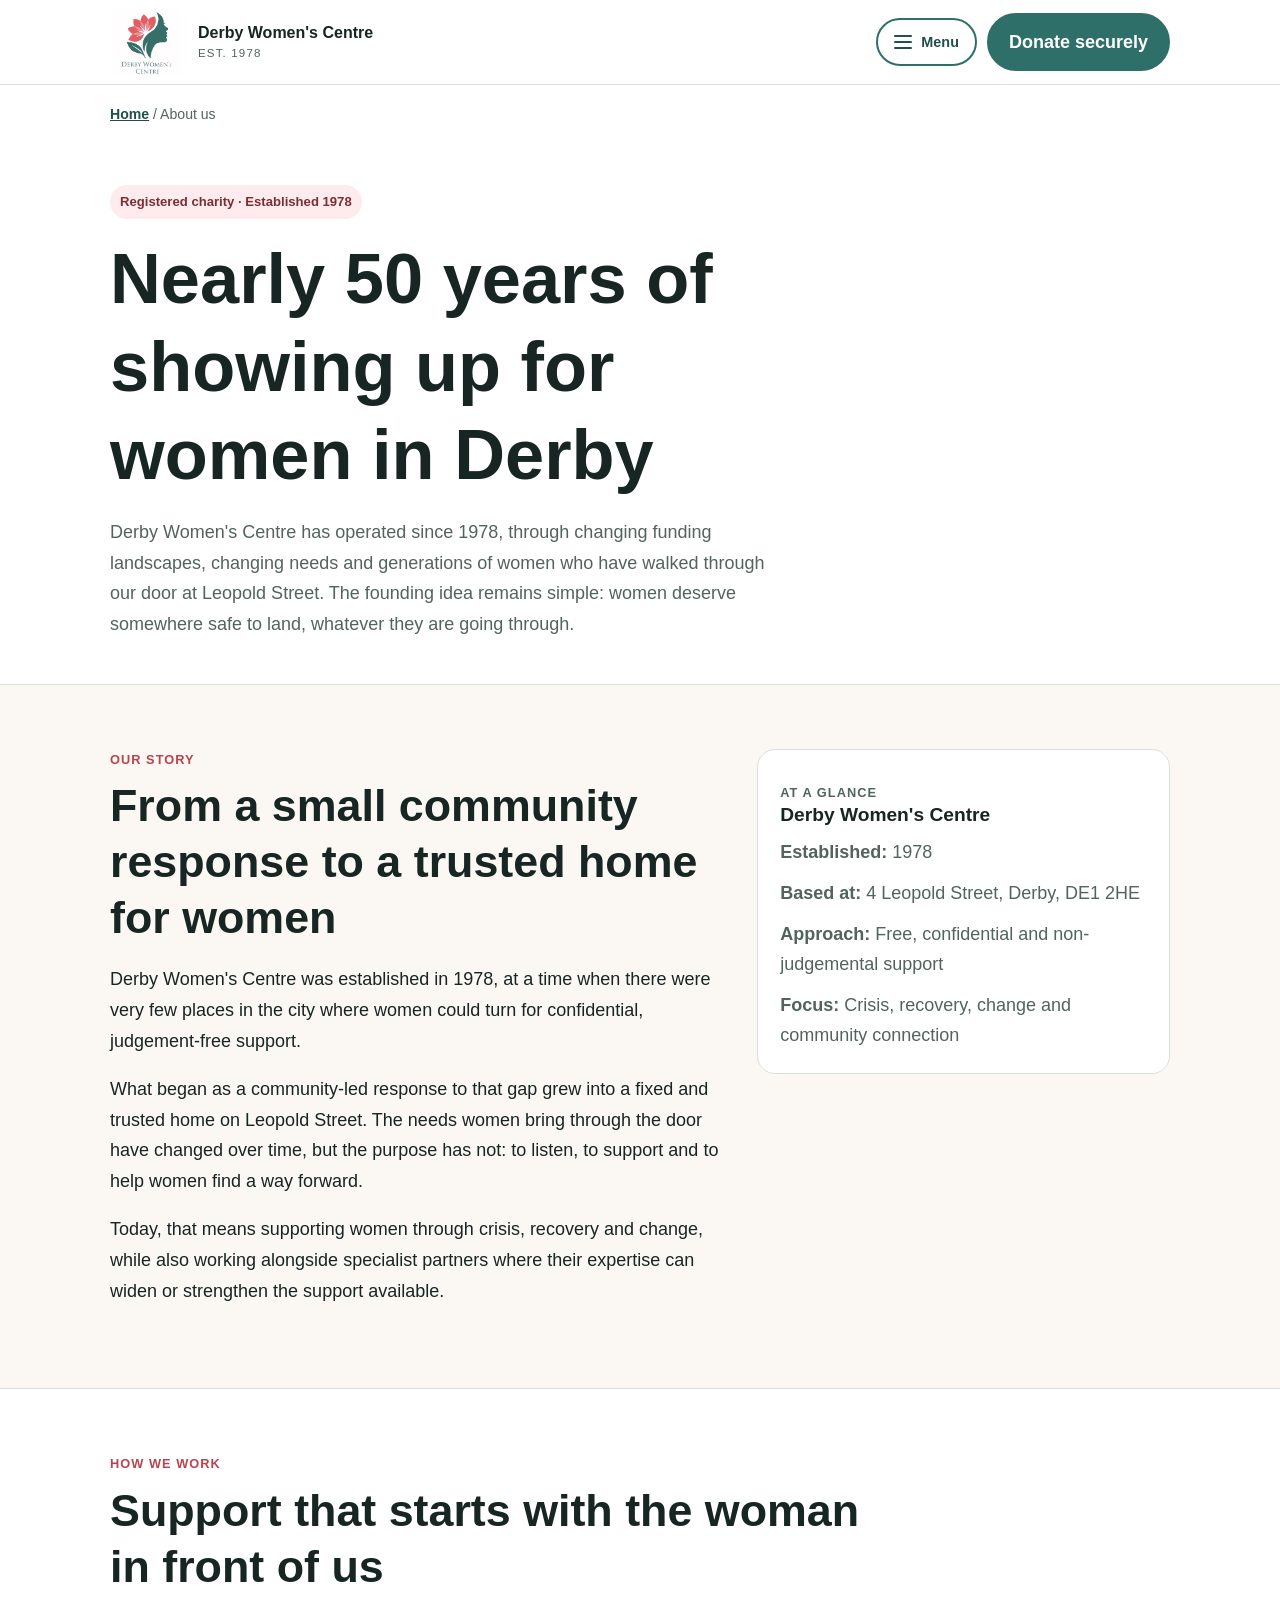
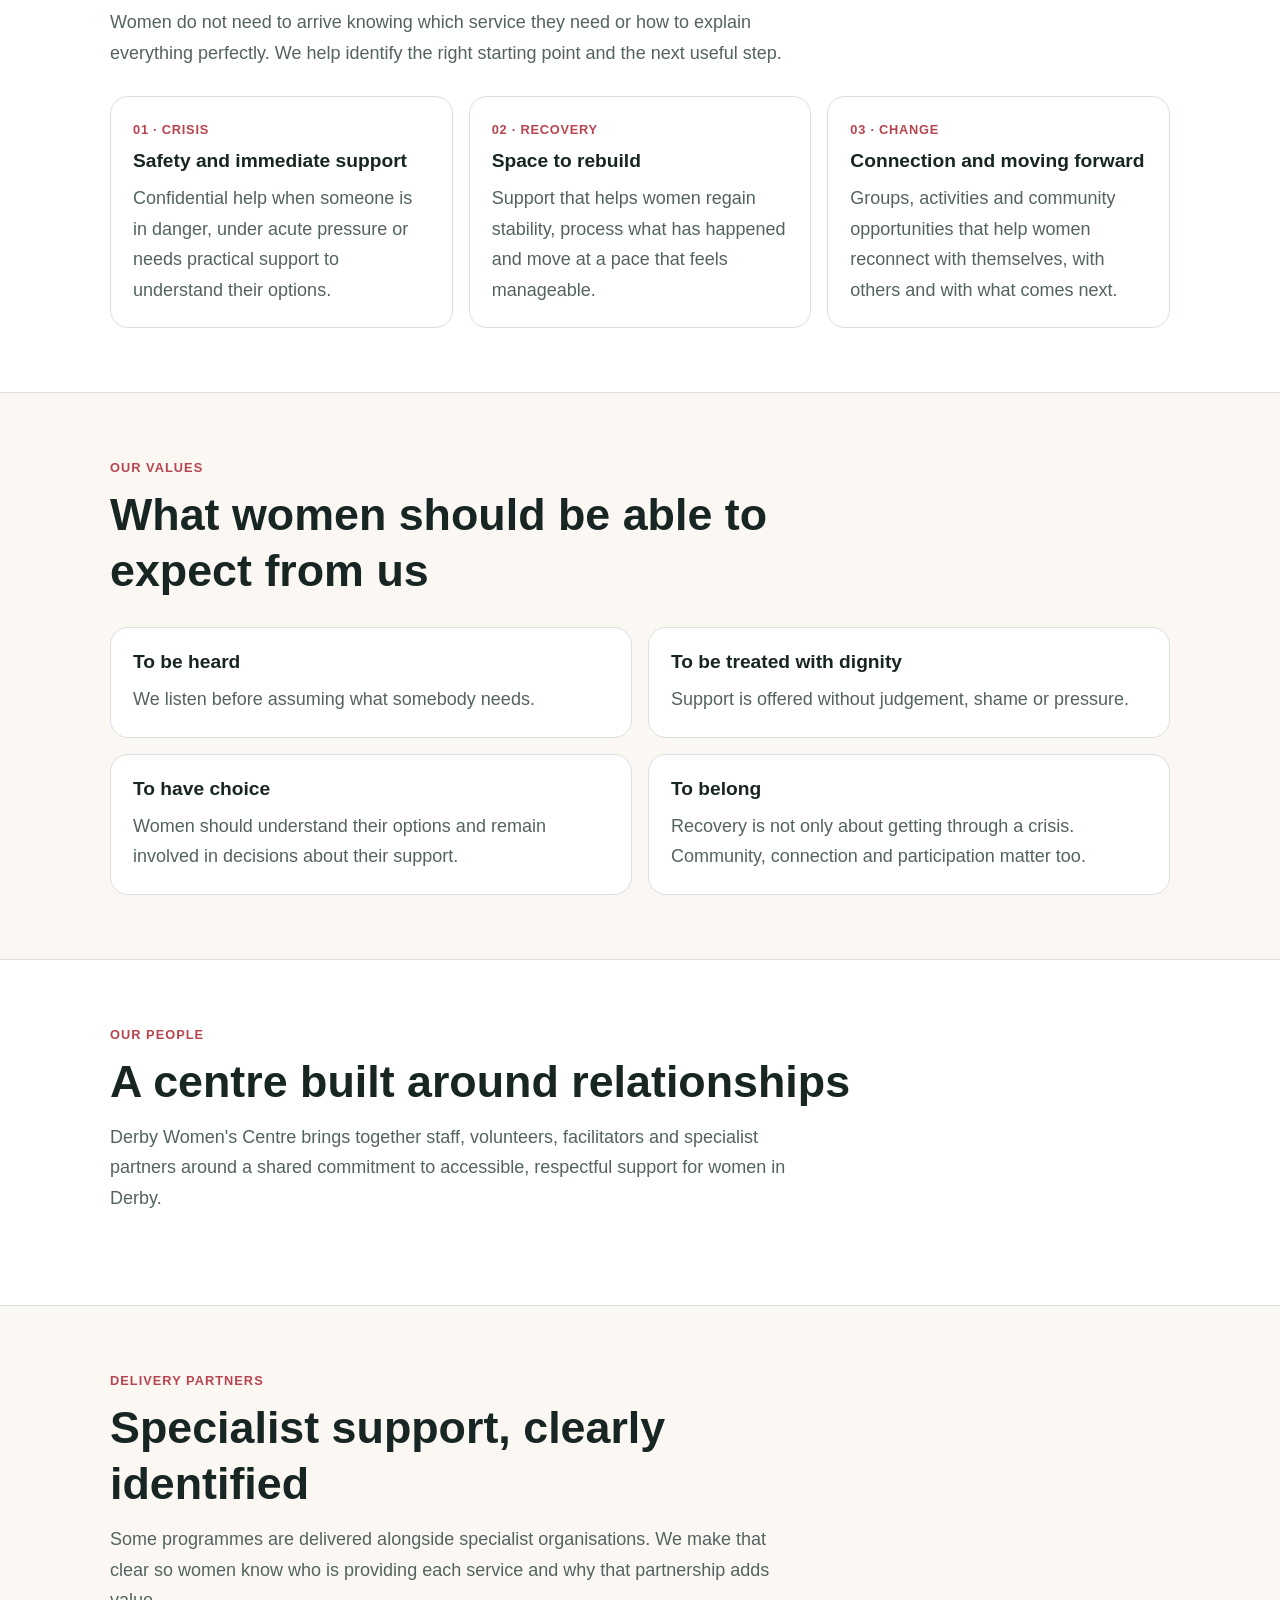
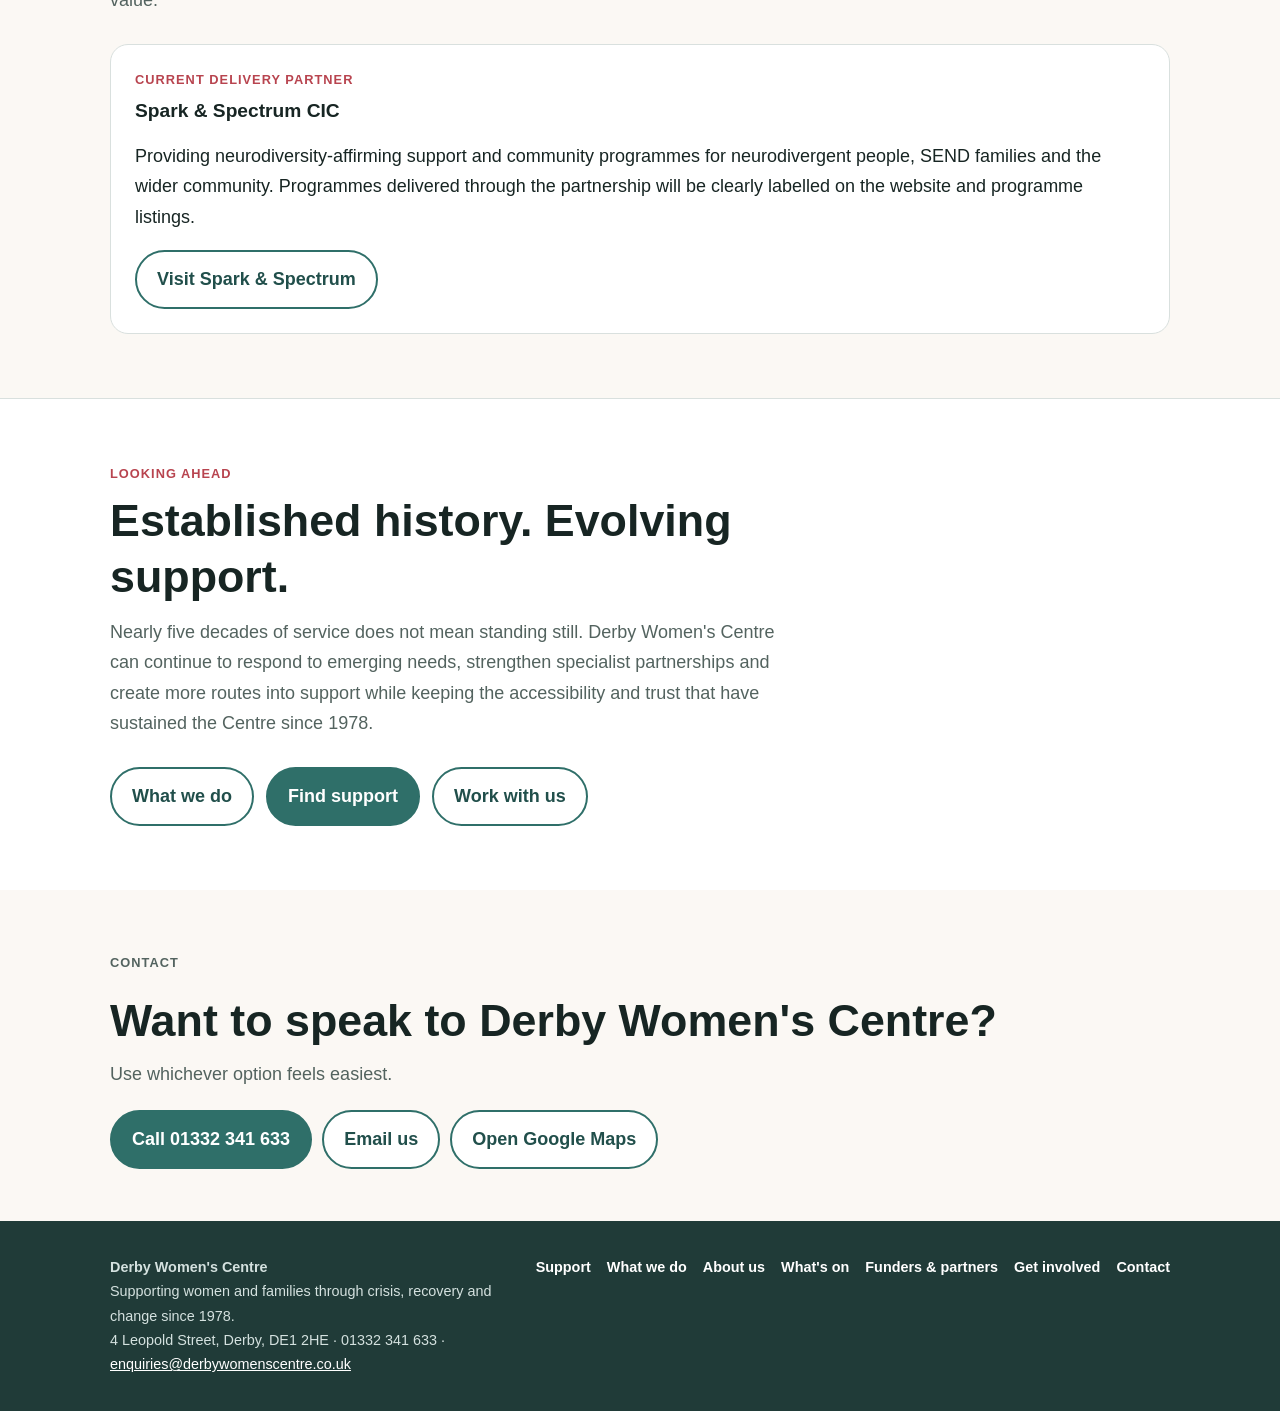
==== about-us.html @ c89df053 "Add files via upload" ====
<!DOCTYPE html>

<html lang="en">
<head>
<meta charset="utf-8"/>
<meta content="width=device-width, initial-scale=1" name="viewport"/>
<meta content="Learn about Derby Women's Centre, established in 1978, its women-centred approach, values, community role and specialist delivery partnerships." name="description"/>
<meta content="#3c7771" name="theme-color"/>
<title>About Us | Derby Women's Centre</title>
<style>
:root {
  --teal:#2f6f69;
  --teal-dark:#214f4b;
  --coral:#b8444f;
  --cream:#fbf8f4;
  --soft:#f4f7f6;
  --ink:#172523;
  --muted:#53635f;
  --line:#d9e0de;
  --white:#ffffff;
  --focus:#8b2f3b;
  --radius:18px;
}
* { box-sizing:border-box; }
html { scroll-behavior:smooth; }
body {
  margin:0;
  background:var(--white);
  color:var(--ink);
  font-family:Arial, Helvetica, sans-serif;
  font-size:18px;
  line-height:1.7;
  overflow-x:hidden;
}
img { max-width:100%; height:auto; display:block; }
a { color:var(--teal-dark); }
a:focus, button:focus, summary:focus {
  outline:4px solid var(--focus);
  outline-offset:4px;
}
.container {
  width:min(1060px, calc(100% - 32px));
  margin:auto;
}
.skip-link {
  position:absolute;
  left:-9999px;
}
.skip-link:focus {
  left:16px;
  top:16px;
  z-index:1000;
  background:#fff;
  padding:10px 14px;
  border-radius:8px;
}

header {
  background:#fff;
  border-bottom:1px solid var(--line);
}
.header-inner {
  min-height:84px;
  display:flex;
  align-items:center;
  justify-content:space-between;
  gap:24px;
}
.brand {
  display:flex;
  align-items:center;
  gap:14px;
  text-decoration:none;
  color:var(--ink);
  min-width:0;
}
.brand img {
  width:74px;
  height:74px;
  object-fit:contain;
  object-position:center;
  flex:0 0 auto;
}
.brand-copy {
  display:flex;
  flex-direction:column;
  line-height:1.15;
}
.brand-copy strong {
  font-size:1rem;
}
.brand-copy span {
  margin-top:4px;
  color:var(--muted);
  font-size:.72rem;
  letter-spacing:.1em;
}
.header-actions {
  display:flex;
  align-items:center;
  gap:10px;
}
.nav-link {
  text-decoration:none;
  font-weight:700;
  font-size:.9rem;
}
.button {
  display:inline-flex;
  align-items:center;
  justify-content:center;
  min-height:50px;
  padding:12px 20px;
  border-radius:999px;
  background:var(--teal);
  border:2px solid var(--teal);
  color:#fff;
  text-decoration:none;
  font-weight:700;
  text-align:center;
}
.button:hover { background:var(--teal-dark); border-color:var(--teal-dark); }
.button.secondary {
  background:#fff;
  color:var(--teal-dark);
}
.button.soft {
  background:var(--cream);
  color:var(--teal-dark);
  border-color:var(--line);
}
.button.light {
  background:#fff;
  color:var(--teal-dark);
  border-color:#fff;
}
.button.light:hover {
  background:var(--cream);
  color:var(--teal-dark);
  border-color:var(--cream);
}

.start-strip {
  background:var(--soft);
  border-bottom:1px solid var(--line);
}
.start-inner {
  padding:16px 0;
}
.start-inner p {
  margin:0 0 10px;
  font-weight:700;
}
.start-choices {
  display:grid;
  grid-template-columns:repeat(3,1fr);
  gap:10px;
}
.start-choice {
  display:block;
  padding:14px 16px;
  border:1px solid var(--line);
  border-radius:14px;
  background:#fff;
  text-decoration:none;
  font-weight:700;
}
.start-choice small {
  display:block;
  margin-top:4px;
  color:var(--muted);
  font-weight:400;
}

.hero {
  padding:58px 0 44px;
}
.badge {
  display:inline-block;
  margin-bottom:16px;
  padding:6px 10px;
  border-radius:999px;
  background:#fdebed;
  color:#7c2e37;
  font-size:.82rem;
  font-weight:700;
}
h1,h2,h3 {
  margin:0;
  line-height:1.25;
}
h1 {
  max-width:780px;
  font-size:clamp(2.4rem, 6vw, 4.4rem);
}
h2 {
  font-size:clamp(1.8rem, 4vw, 2.8rem);
}
h3 {
  font-size:1.2rem;
}
.hero-copy {
  max-width:760px;
}
.lead {
  margin:18px 0 0;
  color:var(--muted);
  max-width:68ch;
}
.hero-actions {
  display:flex;
  gap:12px;
  flex-wrap:wrap;
  margin-top:26px;
}
.quick-contact {
  margin-top:26px;
  padding:18px;
  border:1px solid var(--line);
  border-radius:16px;
  background:var(--cream);
}
.quick-contact strong {
  display:block;
  margin-bottom:6px;
}
.quick-contact p {
  margin:0;
}
.quick-contact a {
  font-weight:700;
}

.section {
  padding:64px 0;
  border-top:1px solid var(--line);
}
.section.soft {
  background:var(--cream);
}
.section-head {
  max-width:760px;
  margin-bottom:28px;
}
.label {
  margin:0 0 8px;
  color:var(--coral);
  font-size:.8rem;
  font-weight:700;
  letter-spacing:.08em;
  text-transform:uppercase;
}
.section-head p:last-child {
  margin:12px 0 0;
  color:var(--muted);
  max-width:68ch;
}

.card-grid {
  display:grid;
  grid-template-columns:repeat(3,1fr);
  gap:16px;
}
.card {
  padding:22px;
  border:1px solid var(--line);
  border-radius:var(--radius);
  background:#fff;
}
.card p {
  margin:10px 0 0;
  color:var(--muted);
}
.card strong.step {
  display:block;
  margin-bottom:8px;
  color:var(--coral);
  font-size:.8rem;
  letter-spacing:.06em;
}

.quote {
  padding:34px 0;
  background:var(--teal-dark);
  color:#fff;
}
.quote blockquote {
  margin:0;
  max-width:800px;
  font-size:1.25rem;
  line-height:1.6;
}
.quote cite {
  display:block;
  margin-top:12px;
  color:#dce9e7;
  font-style:normal;
  font-size:.9rem;
}

.support-layout {
  display:grid;
  grid-template-columns:1.2fr 1fr;
  gap:16px;
}
.feature {
  background:#fff6f6;
  border-color:#efc6ca;
}
.feature .button {
  margin-top:18px;
}
.mini-stack {
  display:grid;
  gap:12px;
}
.notice {
  margin-top:16px;
  padding:18px;
  border-left:5px solid var(--coral);
  background:#fff8f8;
  border-radius:12px;
}
.notice strong {
  display:block;
  margin-bottom:4px;
}

details {
  margin-top:14px;
  border:1px solid var(--line);
  border-radius:14px;
  background:#fff;
}
summary {
  cursor:pointer;
  padding:16px 18px;
  font-weight:700;
}
.details-body {
  padding:0 18px 18px;
  color:var(--muted);
}
.details-body p {
  margin:0 0 12px;
}
.stats {
  display:grid;
  grid-template-columns:repeat(5,1fr);
  gap:10px;
  margin-top:22px;
}
.stat {
  padding:18px 12px;
  border:1px solid var(--line);
  border-radius:14px;
  background:#fff;
  text-align:center;
}
.stat strong {
  display:block;
  color:var(--teal-dark);
  font-size:1.4rem;
}
.stat span {
  display:block;
  margin-top:5px;
  color:var(--muted);
  font-size:.8rem;
  line-height:1.4;
}

.event-list {
  display:grid;
  gap:12px;
}
.event {
  display:grid;
  grid-template-columns:180px 1fr auto;
  gap:18px;
  align-items:start;
  padding:18px;
  border:1px solid var(--line);
  border-radius:14px;
  background:#fff;
}
.event-date {
  font-weight:700;
  color:var(--coral);
}
.event p {
  margin:6px 0 0;
  color:var(--muted);
}

.partner {
  padding:24px;
  border-radius:18px;
  background:var(--teal-dark);
  color:#fff;
}
.partner p {
  margin:10px 0 18px;
  color:#e1ecea;
  max-width:70ch;
}
.partner-actions {
  display:flex;
  gap:10px;
  flex-wrap:wrap;
}

.footer-cta {
  padding:52px 0;
  background:var(--cream);
}
.footer-cta p {
  margin:10px 0 20px;
  color:var(--muted);
  max-width:65ch;
}
.footer-actions {
  display:flex;
  gap:10px;
  flex-wrap:wrap;
}

footer {
  padding:34px 0;
  background:#203b38;
  color:#edf5f4;
}
.footer-simple {
  display:grid;
  grid-template-columns:1fr auto;
  gap:24px;
  align-items:start;
}
.footer-simple p {
  margin:0;
  max-width:700px;
  color:#d4e1df;
  font-size:.9rem;
}
.footer-simple a {
  color:#fff;
}
.footer-links {
  display:flex;
  gap:16px;
  flex-wrap:wrap;
  justify-content:flex-end;
}
.footer-links a {
  color:#fff;
  font-weight:700;
  text-decoration:none;
  font-size:.9rem;
}

.mobile-help {
  display:none;
}


.menu-wrap {
  position:relative;
}
.menu-button {
  display:inline-flex;
  align-items:center;
  justify-content:center;
  gap:9px;
  min-height:46px;
  padding:10px 16px;
  border:2px solid var(--teal);
  border-radius:999px;
  background:#fff;
  color:var(--teal-dark);
  font:inherit;
  font-size:.9rem;
  font-weight:700;
  cursor:pointer;
}
.menu-icon {
  width:18px;
  height:14px;
  position:relative;
  display:inline-block;
}
.menu-icon::before,
.menu-icon::after,
.menu-icon span {
  content:"";
  position:absolute;
  left:0;
  width:18px;
  height:2px;
  border-radius:2px;
  background:currentColor;
}
.menu-icon::before { top:0; }
.menu-icon span { top:6px; }
.menu-icon::after { top:12px; }
.dropdown-menu {
  display:none;
  position:absolute;
  right:0;
  top:calc(100% + 10px);
  width:min(310px, calc(100vw - 28px));
  padding:10px;
  border:1px solid var(--line);
  border-radius:16px;
  background:#fff;
  box-shadow:0 18px 45px rgba(33,79,75,.16);
  z-index:200;
}
.dropdown-menu.open { display:block; }
.dropdown-menu a {
  display:block;
  padding:12px 14px;
  border-radius:10px;
  color:var(--ink);
  text-decoration:none;
  font-weight:700;
}
.dropdown-menu a:hover,
.dropdown-menu a:focus {
  background:var(--soft);
}
.dropdown-menu .menu-support {
  background:var(--teal);
  color:#fff;
  margin-bottom:5px;
}
.dropdown-menu .menu-support:hover,
.dropdown-menu .menu-support:focus {
  background:var(--teal-dark);
}

@media (max-width:900px) {
  .header-actions .nav-link { display:none; }
  .card-grid { grid-template-columns:1fr; }
  .support-layout { grid-template-columns:1fr; }
  .stats { grid-template-columns:repeat(3,1fr); }
  .event { grid-template-columns:1fr; gap:8px; }
  .event .button { width:fit-content; }
  .footer-simple { grid-template-columns:1fr; }
  .footer-links { justify-content:flex-start; }
}
@media (max-width:700px) {
  body { font-size:17px; }
  .container { width:min(100% - 24px,1060px); }
  .brand img { width:60px; height:60px; }
  .brand-copy strong { font-size:.9rem; }
  .header-actions .button { padding:10px 14px; min-height:42px; }
  .start-choices { grid-template-columns:1fr; }
  .hero { padding:42px 0 34px; }
  h1 { font-size:2.4rem; }
  .hero-actions, .footer-actions, .partner-actions { flex-direction:column; }
  .hero-actions .button, .footer-actions .button, .partner-actions .button { width:100%; }
  .stats { grid-template-columns:1fr 1fr; }
  .section { padding:52px 0; }
  .mobile-help {
    display:block;
    position:fixed;
    left:0; right:0; bottom:0;
    z-index:100;
    padding:10px 12px calc(10px + env(safe-area-inset-bottom));
    background:#fff;
    border-top:1px solid var(--line);
  }
  .mobile-help a {
    display:block;
    padding:13px 16px;
    border-radius:999px;
    background:var(--teal);
    color:#fff;
    text-align:center;
    text-decoration:none;
    font-weight:700;
  }
  footer { padding-bottom:94px; }
}
@media (prefers-reduced-motion:reduce) {
  html { scroll-behavior:auto; }
  * { animation:none !important; transition:none !important; }
}

.breadcrumb { padding:18px 0 0; font-size:.88rem; color:var(--muted); }
.breadcrumb a { font-weight:700; }
.two-col { display:grid; grid-template-columns:1.2fr .8fr; gap:28px; align-items:start; }
.value-grid { display:grid; grid-template-columns:repeat(2,1fr); gap:16px; }
.timeline { display:grid; gap:14px; margin-top:24px; }
.timeline-item { border-left:4px solid var(--coral); padding:4px 0 4px 18px; }
.timeline-item strong { color:var(--teal-dark); }
.partner-card { padding:24px; border:1px solid var(--line); border-radius:var(--radius); background:#fff; }
@media (max-width:800px) { .two-col,.value-grid { grid-template-columns:1fr; } }
</style>
</head>
<body>
<a class="skip-link" href="#main">Skip to main content</a>
<header>
<div class="container header-inner">
<a aria-label="Derby Women's Centre home" class="brand" href="index.html">
<img alt="Derby Women's Centre logo" src="[data-uri]"/>
<span class="brand-copy"><strong>Derby Women's Centre</strong><span>EST. 1978</span></span>
</a>
<div class="header-actions">
<div class="menu-wrap">
<button aria-controls="siteMenu" aria-expanded="false" class="menu-button" id="menuButton" type="button">
<span aria-hidden="true" class="menu-icon"><span></span></span> Menu
        </button>
<nav aria-label="Website menu" class="dropdown-menu" id="siteMenu">
<a class="menu-support" href="find-support.html">Find support</a>
<a href="what-we-do.html">What we do</a>
<a aria-current="page" href="about-us.html">About us</a>
<a href="whats-on.html">What's on</a><a href="funders-partners.html">For funders &amp; partners</a>
<a href="get-involved.html">Get involved</a>
<a href="contact.html">Contact us</a>
</nav>
</div>
<a class="button" target="_blank" rel="noopener" href="https://localgiving.org/donation/derbywomenscentre/start">Donate securely</a>
</div>
</div>
</header>
<main id="main">
<div class="container breadcrumb"><a href="index.html">Home</a> / About us</div>
<section class="hero">
<div class="container">
<div class="hero-copy">
<span class="badge">Registered charity · Established 1978</span>
<h1>Nearly 50 years of showing up for women in Derby</h1>
<p class="lead">Derby Women's Centre has operated since 1978, through changing funding landscapes, changing needs and generations of women who have walked through our door at Leopold Street. The founding idea remains simple: women deserve somewhere safe to land, whatever they are going through.</p>
</div>
</div>
</section>
<section class="section soft">
<div class="container two-col">
<div>
<p class="label">Our story</p>
<h2>From a small community response to a trusted home for women</h2>
<p>Derby Women's Centre was established in 1978, at a time when there were very few places in the city where women could turn for confidential, judgement-free support.</p>
<p>What began as a community-led response to that gap grew into a fixed and trusted home on Leopold Street. The needs women bring through the door have changed over time, but the purpose has not: to listen, to support and to help women find a way forward.</p>
<p>Today, that means supporting women through crisis, recovery and change, while also working alongside specialist partners where their expertise can widen or strengthen the support available.</p>
</div>
<aside class="card">
<p class="label">At a glance</p>
<h3>Derby Women's Centre</h3>
<p><strong>Established:</strong> 1978</p>
<p><strong>Based at:</strong> 4 Leopold Street, Derby, DE1 2HE</p>
<p><strong>Approach:</strong> Free, confidential and non-judgemental support</p>
<p><strong>Focus:</strong> Crisis, recovery, change and community connection</p>
</aside>
</div>
</section>
<section class="section">
<div class="container">
<div class="section-head">
<p class="label">How we work</p>
<h2>Support that starts with the woman in front of us</h2>
<p>Women do not need to arrive knowing which service they need or how to explain everything perfectly. We help identify the right starting point and the next useful step.</p>
</div>
<div class="card-grid">
<article class="card"><strong class="step">01 · CRISIS</strong><h3>Safety and immediate support</h3><p>Confidential help when someone is in danger, under acute pressure or needs practical support to understand their options.</p></article>
<article class="card"><strong class="step">02 · RECOVERY</strong><h3>Space to rebuild</h3><p>Support that helps women regain stability, process what has happened and move at a pace that feels manageable.</p></article>
<article class="card"><strong class="step">03 · CHANGE</strong><h3>Connection and moving forward</h3><p>Groups, activities and community opportunities that help women reconnect with themselves, with others and with what comes next.</p></article>
</div>
</div>
</section>
<section class="section soft">
<div class="container">
<div class="section-head">
<p class="label">Our values</p>
<h2>What women should be able to expect from us</h2>
</div>
<div class="value-grid">
<article class="card"><h3>To be heard</h3><p>We listen before assuming what somebody needs.</p></article>
<article class="card"><h3>To be treated with dignity</h3><p>Support is offered without judgement, shame or pressure.</p></article>
<article class="card"><h3>To have choice</h3><p>Women should understand their options and remain involved in decisions about their support.</p></article>
<article class="card"><h3>To belong</h3><p>Recovery is not only about getting through a crisis. Community, connection and participation matter too.</p></article>
</div>
</div>
</section>
<section class="section">
<div class="container">
<div class="section-head">
<p class="label">Our people</p>
<h2>A centre built around relationships</h2>
<p>Derby Women's Centre brings together staff, volunteers, facilitators and specialist partners around a shared commitment to accessible, respectful support for women in Derby.</p>
</div>

</div>
</section>
<section class="section soft">
<div class="container">
<div class="section-head">
<p class="label">Delivery partners</p>
<h2>Specialist support, clearly identified</h2>
<p>Some programmes are delivered alongside specialist organisations. We make that clear so women know who is providing each service and why that partnership adds value.</p>
</div>
<div class="partner-card">
<p class="label">Current delivery partner</p>
<h3>Spark &amp; Spectrum CIC</h3>
<p>Providing neurodiversity-affirming support and community programmes for neurodivergent people, SEND families and the wider community. Programmes delivered through the partnership will be clearly labelled on the website and programme listings.</p>
<a class="button secondary" href="https://www.sparkandspectrum.org.uk" rel="noopener" target="_blank">Visit Spark &amp; Spectrum</a>
</div>
</div>
</section>
<section class="section">
<div class="container">
<div class="section-head">
<p class="label">Looking ahead</p>
<h2>Established history. Evolving support.</h2>
<p>Nearly five decades of service does not mean standing still. Derby Women's Centre can continue to respond to emerging needs, strengthen specialist partnerships and create more routes into support while keeping the accessibility and trust that have sustained the Centre since 1978.</p>
</div>
<div class="hero-actions">
<a class="button secondary" href="what-we-do.html">What we do</a><a class="button" href="find-support.html">Find support</a>
<a class="button secondary" href="funders-partners.html">Work with us</a>
</div>
</div>
</section>
<section class="footer-cta" id="contact">
<div class="container">
<p class="label">Contact</p>
<h2>Want to speak to Derby Women's Centre?</h2>
<p>Use whichever option feels easiest.</p>
<div class="footer-actions">
<a class="button" href="tel:01332341633">Call 01332 341 633</a>
<a class="button secondary" href="mailto:enquiries@derbywomenscentre.co.uk?subject=General%20enquiry%20%E2%80%93%20Derby%20Women%27s%20Centre&amp;body=Hello%20Derby%20Women%27s%20Centre%2C%0A%0AI%20would%20like%20to%20make%20an%20enquiry%20about%3A%0A%0A%5BPlease%20add%20details%20here%5D%0A%0AMy%20preferred%20way%20to%20be%20contacted%20is%3A%0A%0AThank%20you.">Email us</a>
<a class="button secondary" href="https://www.google.com/maps/dir/?api=1&amp;destination=4+Leopold+Street,+Derby,+DE1+2HE" rel="noopener" target="_blank">Open Google Maps</a>
</div>
</div>
</section>
</main>
<footer>
<div class="container footer-simple">
<p><strong>Derby Women's Centre</strong><br/>Supporting women and families through crisis, recovery and change since 1978.<br/>4 Leopold Street, Derby, DE1 2HE · 01332 341 633 · <a href="mailto:enquiries@derbywomenscentre.co.uk?subject=General%20enquiry%20%E2%80%93%20Derby%20Women%27s%20Centre&amp;body=Hello%20Derby%20Women%27s%20Centre%2C%0A%0AI%20would%20like%20to%20make%20an%20enquiry%20about%3A%0A%0A%5BPlease%20add%20details%20here%5D%0A%0AMy%20preferred%20way%20to%20be%20contacted%20is%3A%0A%0AThank%20you.">enquiries@derbywomenscentre.co.uk</a></p>
<div class="footer-links"><a href="find-support.html">Support</a><a href="what-we-do.html">What we do</a><a href="about-us.html">About us</a><a href="whats-on.html">What's on</a><a href="funders-partners.html">Funders &amp; partners</a><a href="get-involved.html">Get involved</a><a href="contact.html">Contact</a></div>
</div>
</footer>
<div class="mobile-help"><a href="tel:01332341633">Call Derby Women's Centre</a></div>
<script>
(function () {
  const button = document.getElementById('menuButton');
  const menu = document.getElementById('siteMenu');
  function closeMenu() { menu.classList.remove('open'); button.setAttribute('aria-expanded','false'); }
  button.addEventListener('click', function () { const open = menu.classList.toggle('open'); button.setAttribute('aria-expanded',String(open)); });
  menu.querySelectorAll('a').forEach(function(link) { link.addEventListener('click', closeMenu); });
  document.addEventListener('click', function(event) { if (!event.target.closest('.menu-wrap')) closeMenu(); });
  document.addEventListener('keydown', function(event) { if (event.key === 'Escape') { closeMenu(); button.focus(); } });
})();
</script>
</body>
</html>
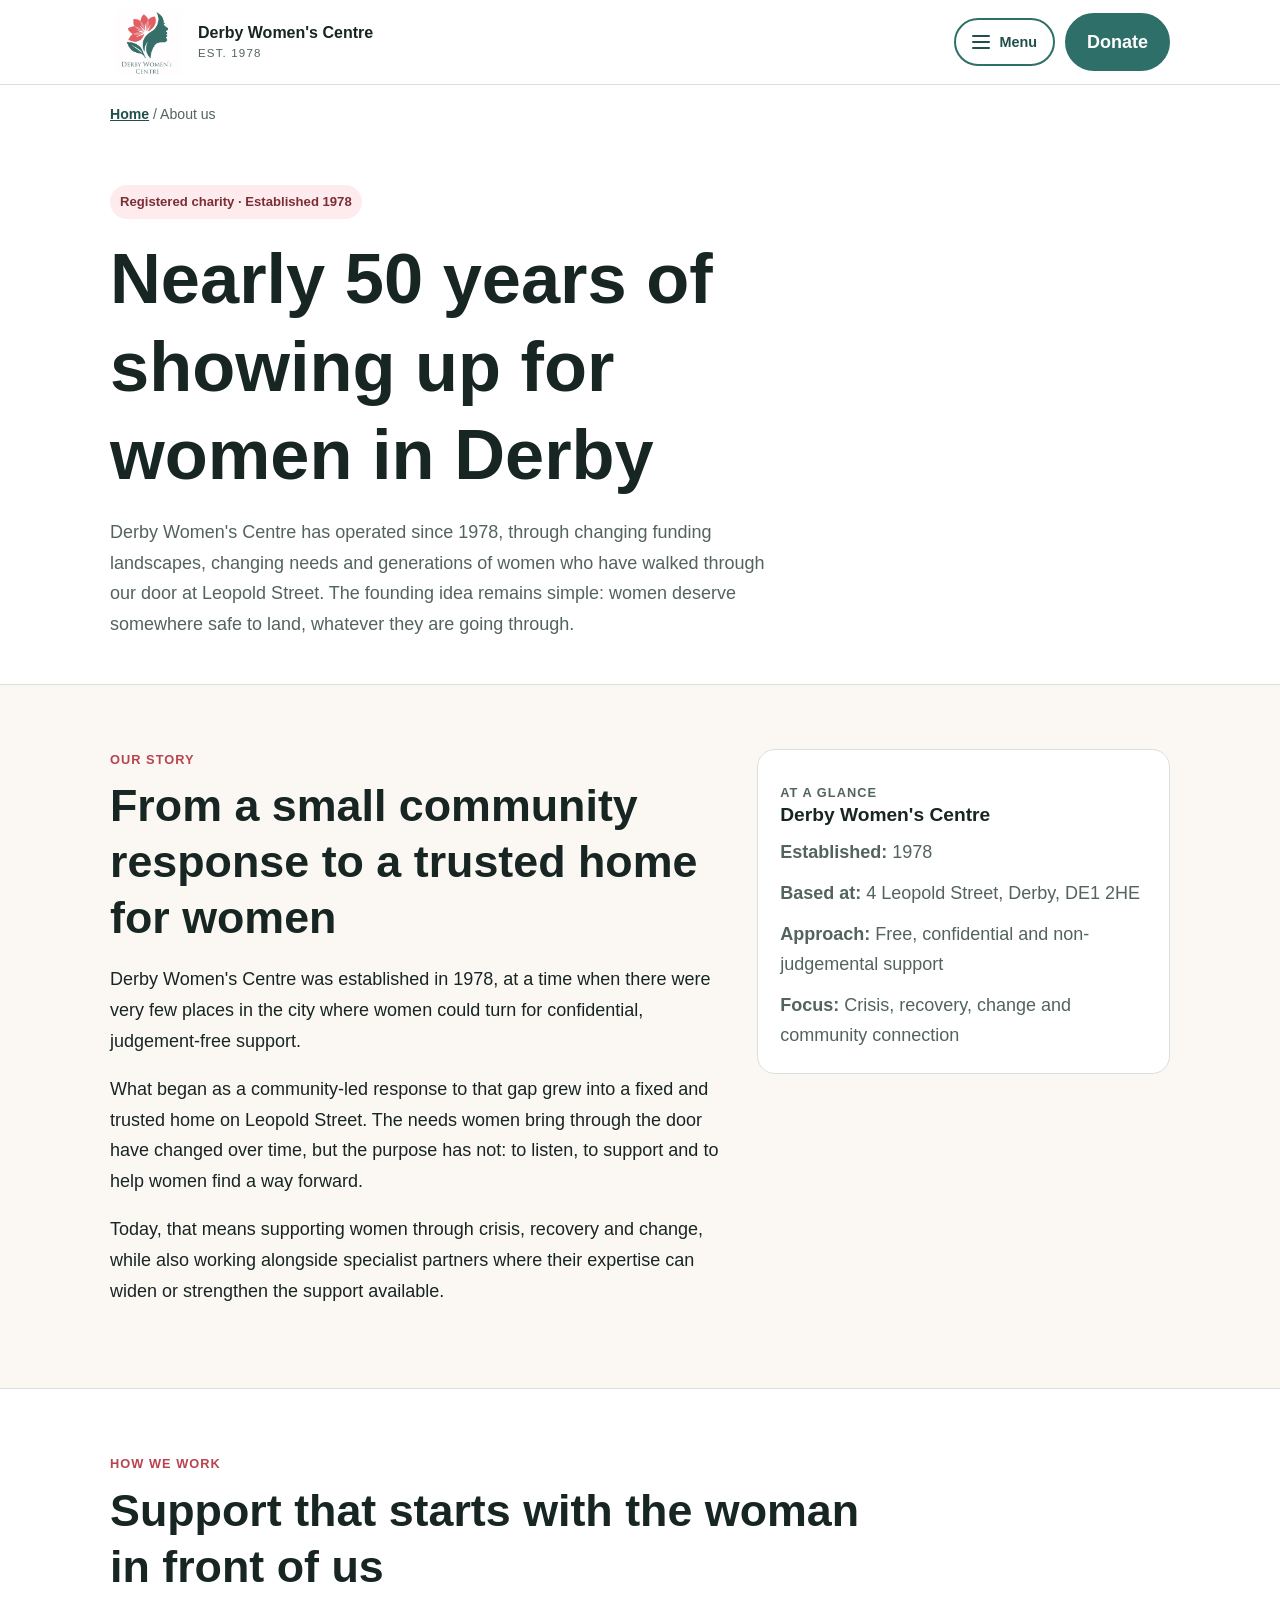
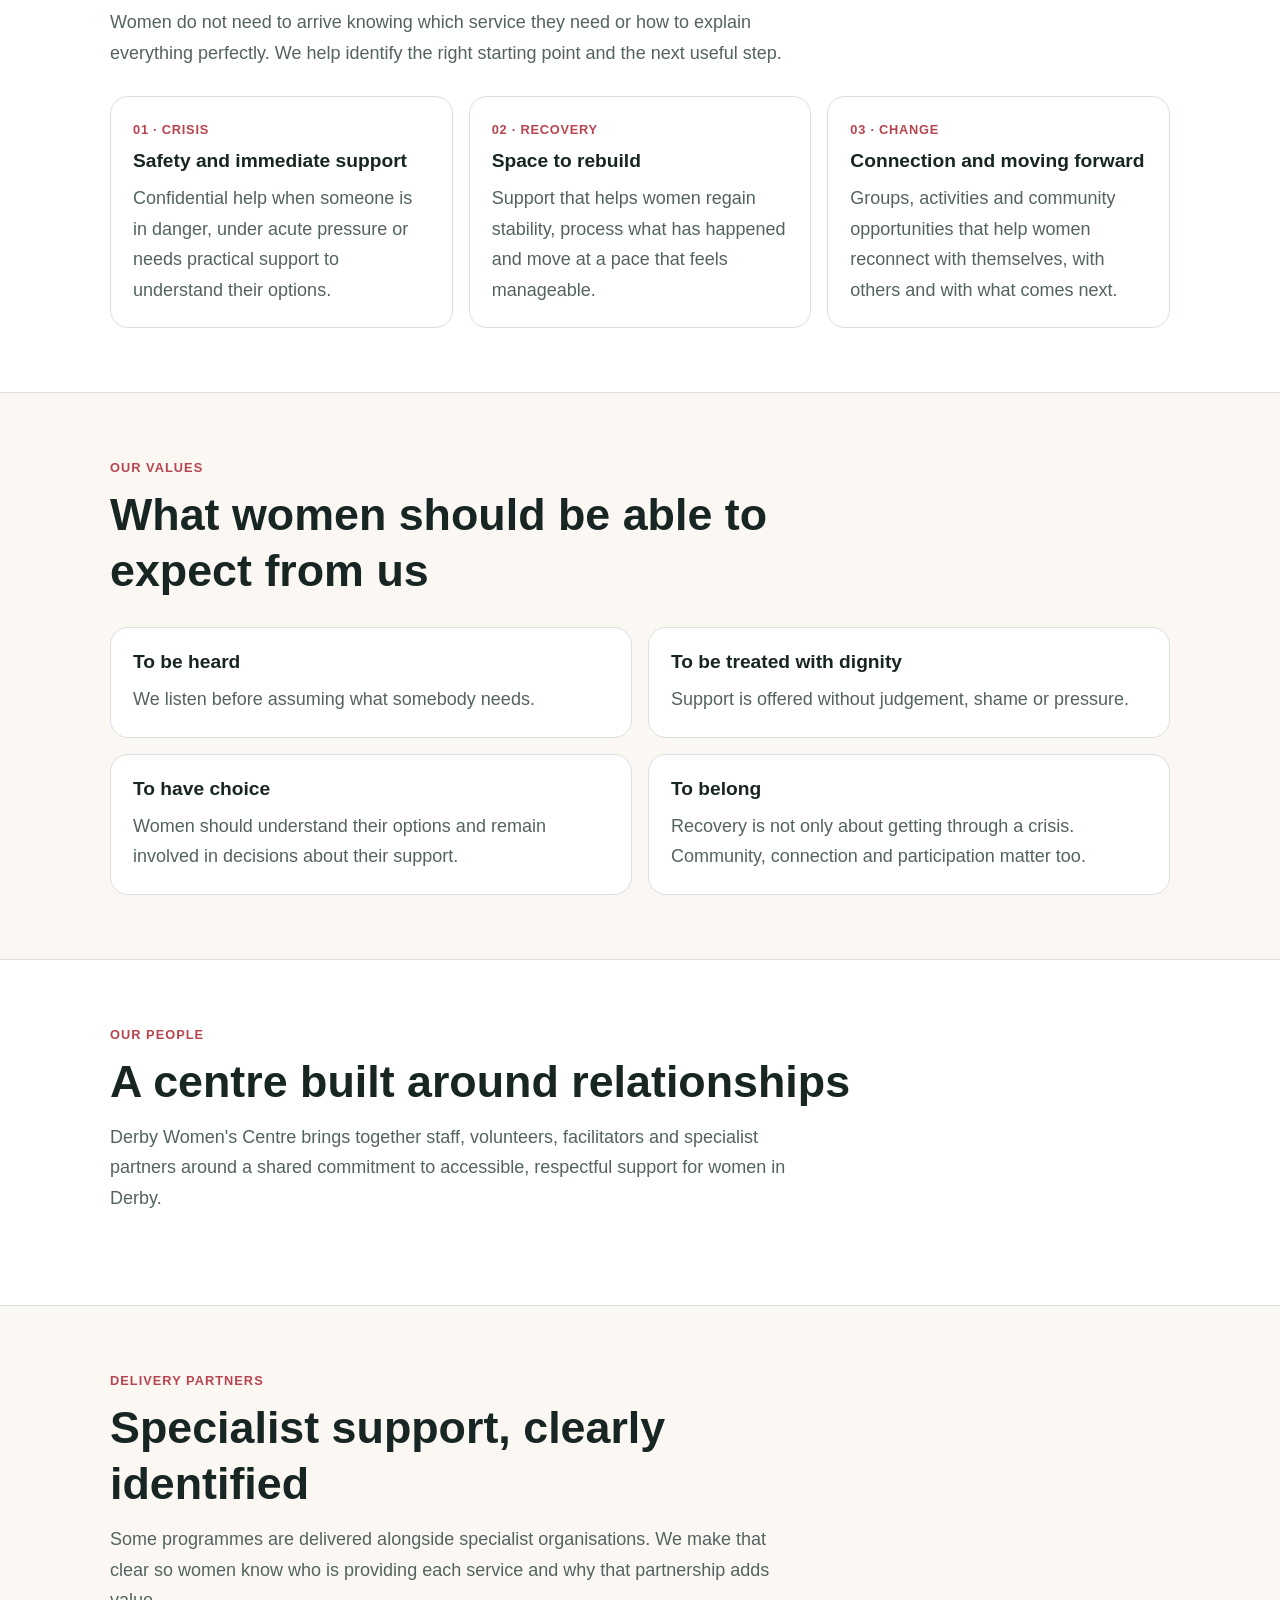
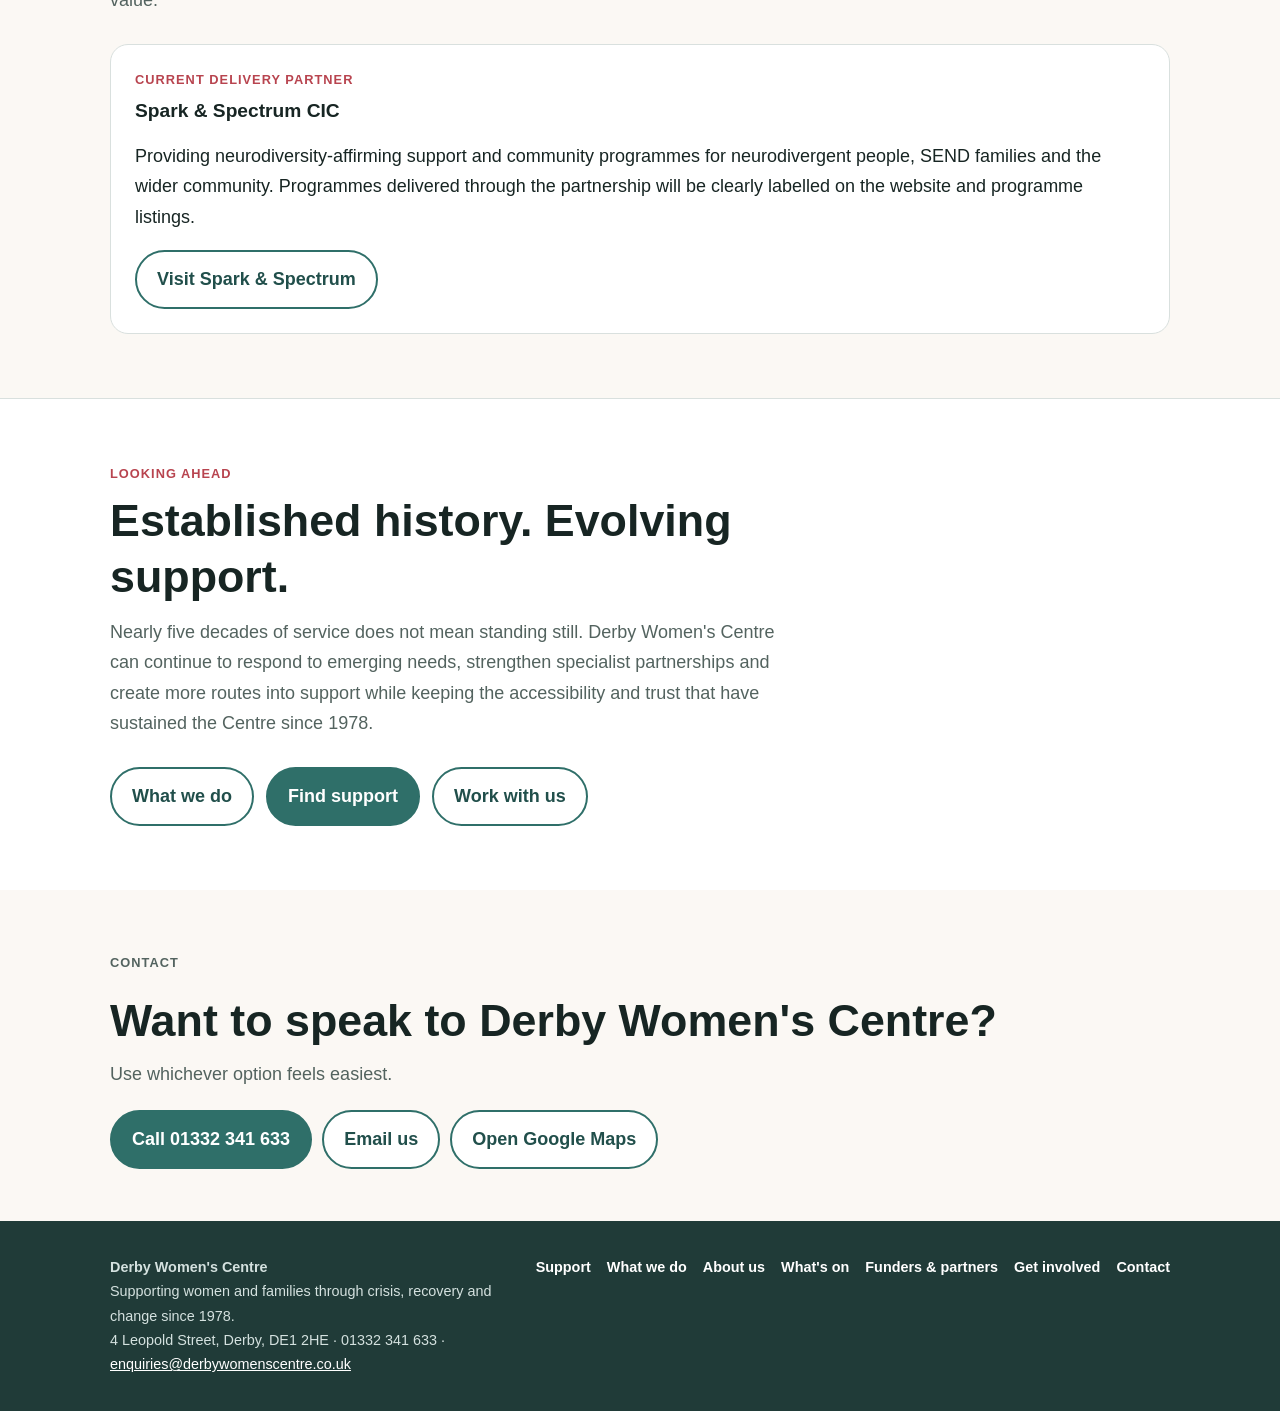
==== commit 8c355862: "Complete about-us.html content and links" ====
--- a/about-us.html
+++ b/about-us.html
@@ -620,7 +620,7 @@
 <a href="contact.html">Contact us</a>
 </nav>
 </div>
-<a class="button" target="_blank" rel="noopener" href="https://localgiving.org/donation/derbywomenscentre/start">Donate securely</a>
+<a class="button" href="get-involved.html#donate">Donate</a>
 </div>
 </div>
 </header>
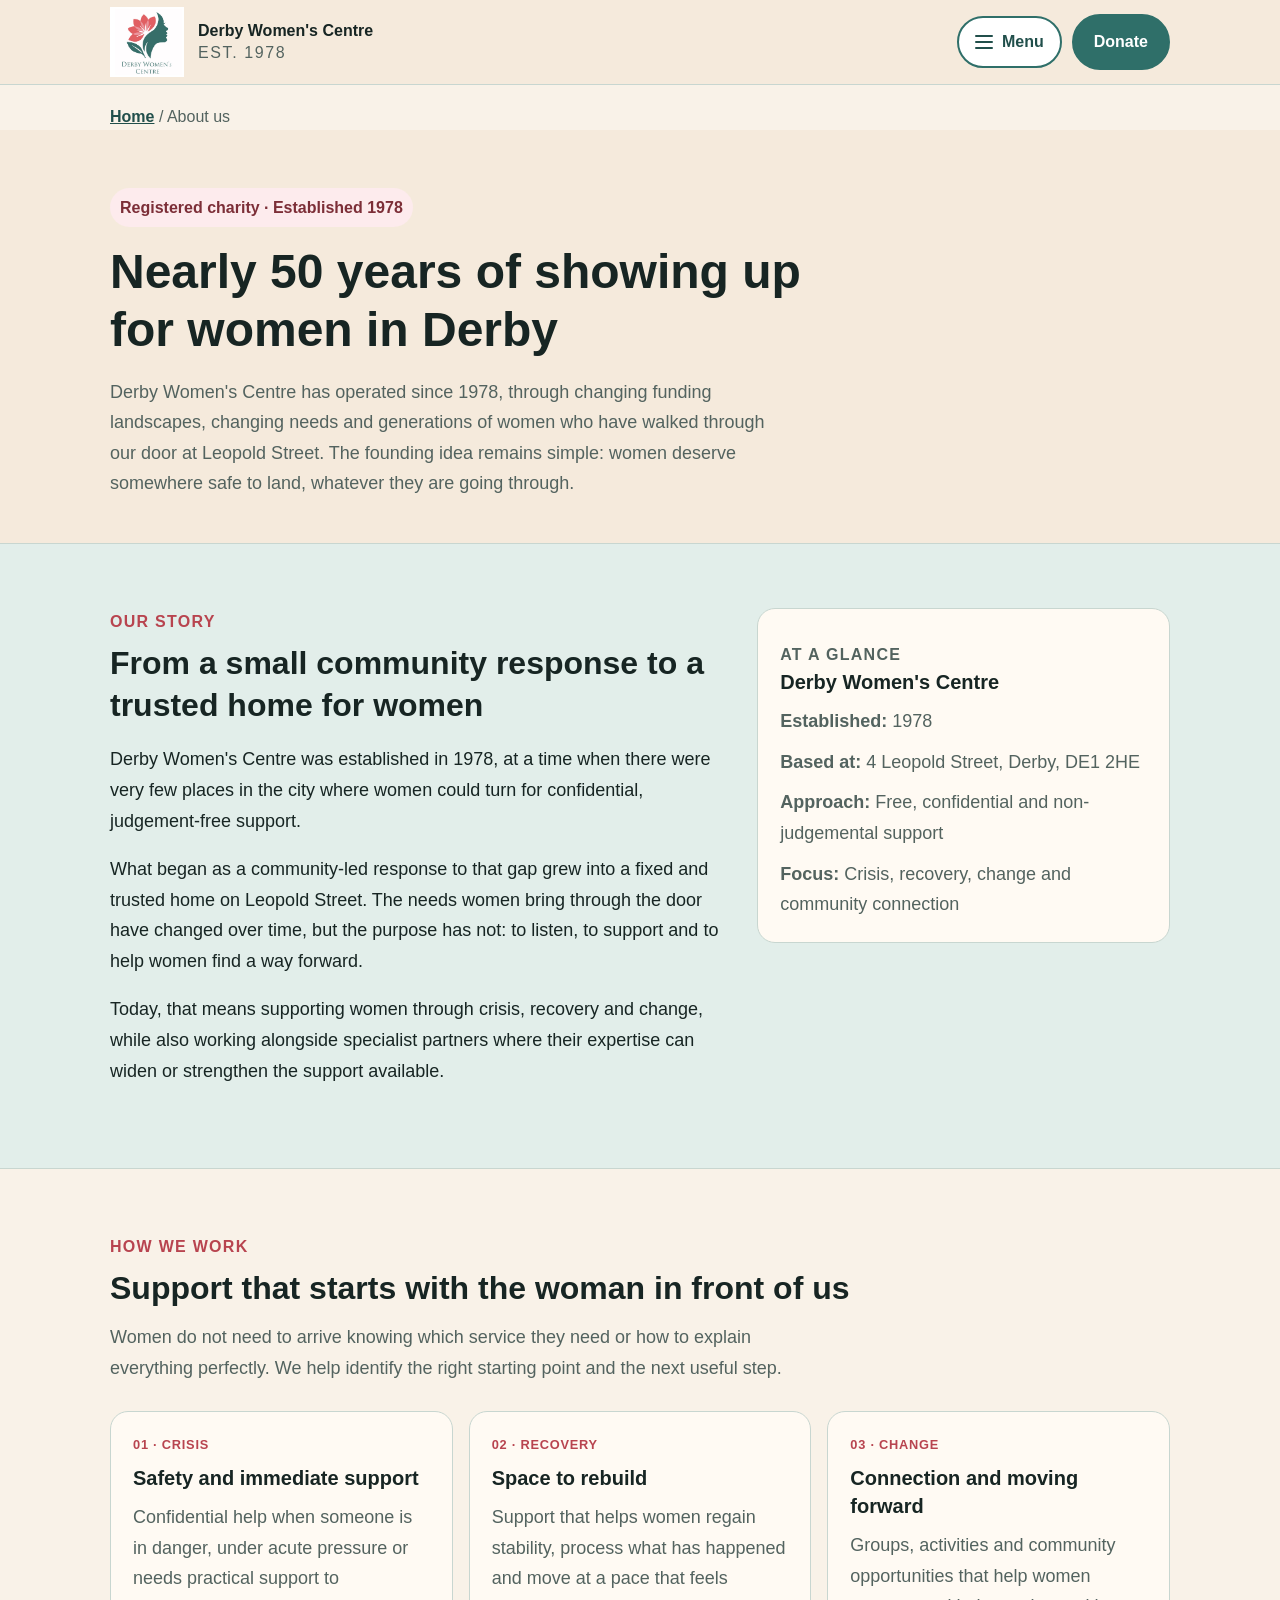
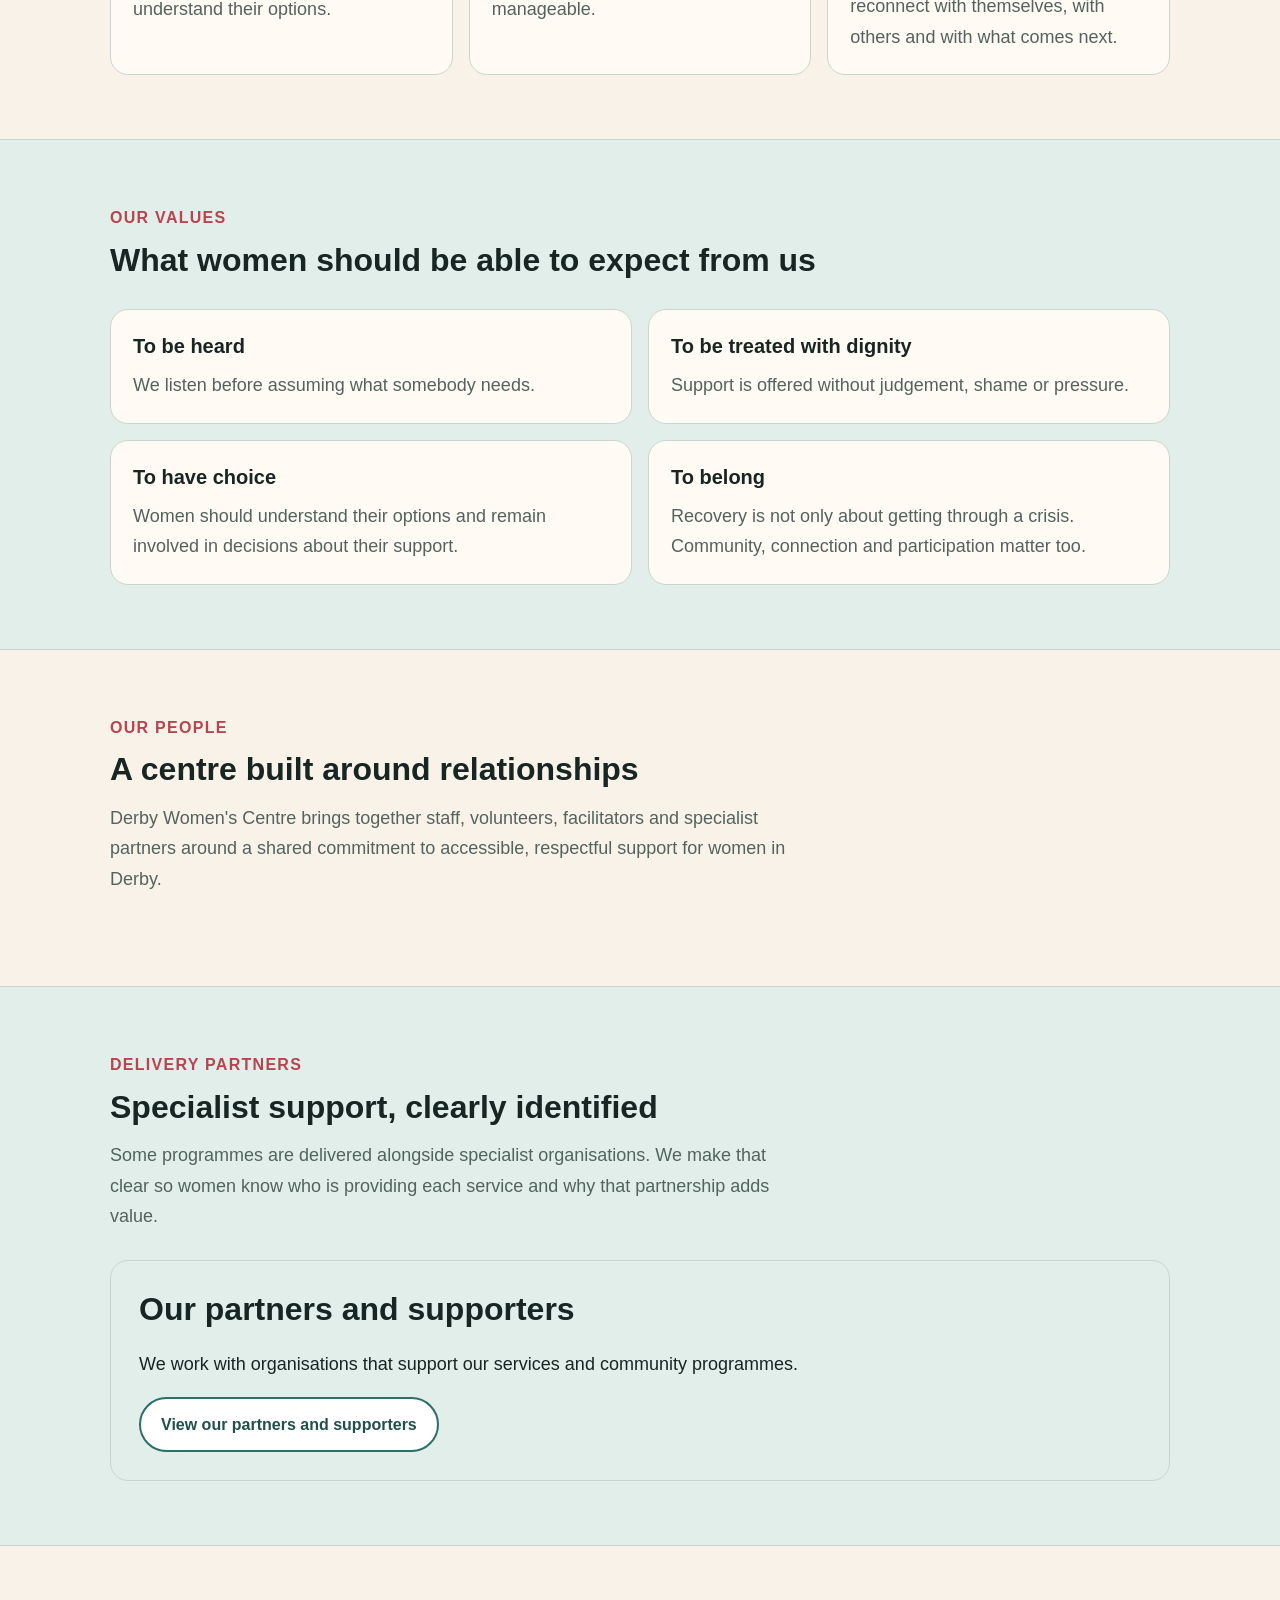
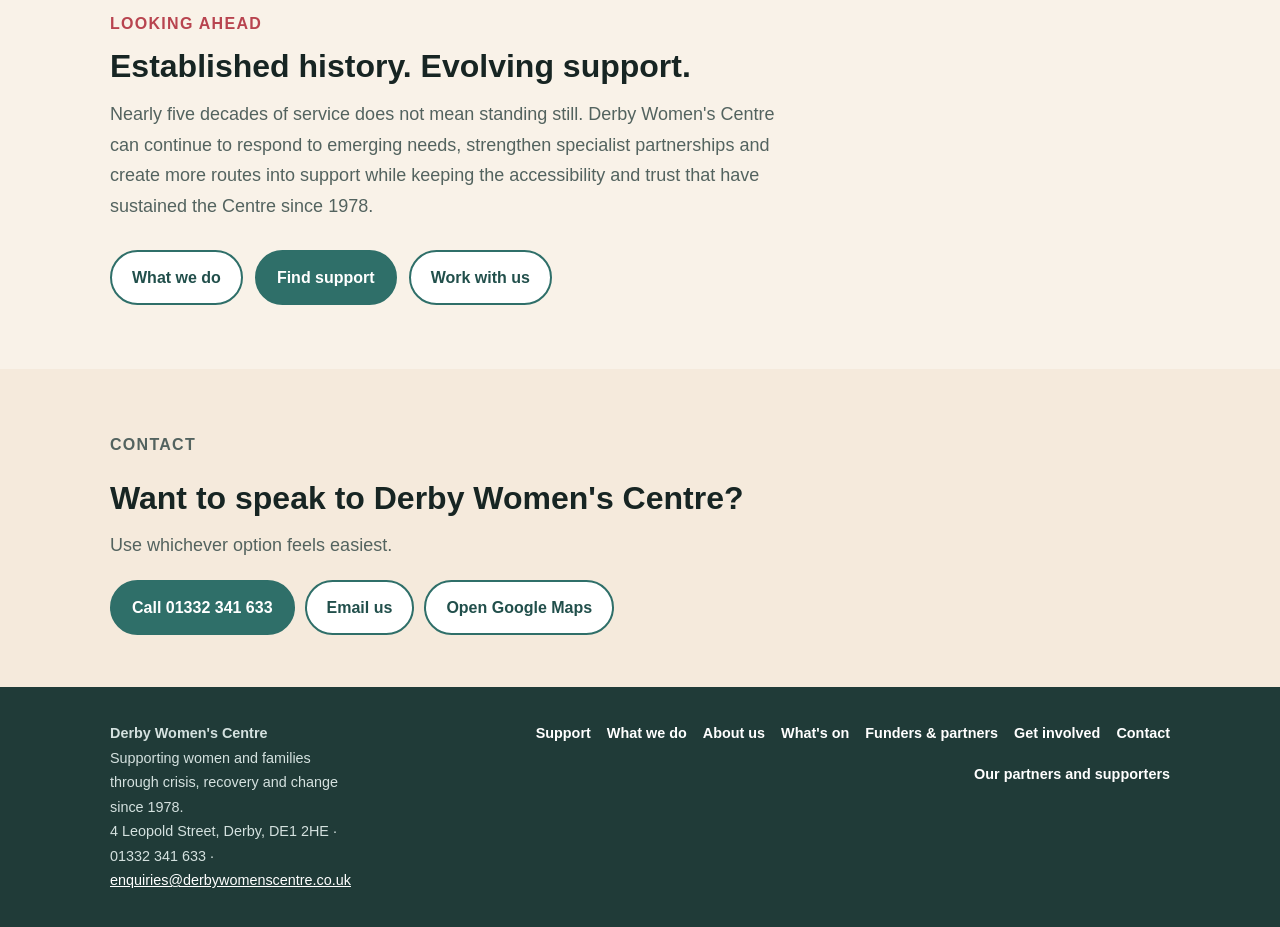
==== commit 6e2eb4cb: "Give all partners equal visibility and warm up Centre website styling" ====
--- a/about-us.html
+++ b/about-us.html
@@ -597,7 +597,7 @@
 .partner-card { padding:24px; border:1px solid var(--line); border-radius:var(--radius); background:#fff; }
 @media (max-width:800px) { .two-col,.value-grid { grid-template-columns:1fr; } }
 </style>
-</head>
+<link href="centre-theme.css" rel="stylesheet"/></head>
 <body>
 <a class="skip-link" href="#main">Skip to main content</a>
 <header>
@@ -618,9 +618,9 @@
 <a href="whats-on.html">What's on</a><a href="funders-partners.html">For funders &amp; partners</a>
 <a href="get-involved.html">Get involved</a>
 <a href="contact.html">Contact us</a>
-</nav>
-</div>
-<a class="button" href="get-involved.html#donate">Donate</a>
+<a href="our-partners.html">Our partners and supporters</a></nav>
+</div>
+<a class="button" href="https://www.gofundme.com/f/be-their-lifeline-dwc" rel="noopener" target="_blank">Donate</a>
 </div>
 </div>
 </header>
@@ -689,7 +689,6 @@
 <h2>A centre built around relationships</h2>
 <p>Derby Women's Centre brings together staff, volunteers, facilitators and specialist partners around a shared commitment to accessible, respectful support for women in Derby.</p>
 </div>
-
 </div>
 </section>
 <section class="section soft">
@@ -699,12 +698,7 @@
 <h2>Specialist support, clearly identified</h2>
 <p>Some programmes are delivered alongside specialist organisations. We make that clear so women know who is providing each service and why that partnership adds value.</p>
 </div>
-<div class="partner-card">
-<p class="label">Current delivery partner</p>
-<h3>Spark &amp; Spectrum CIC</h3>
-<p>Providing neurodiversity-affirming support and community programmes for neurodivergent people, SEND families and the wider community. Programmes delivered through the partnership will be clearly labelled on the website and programme listings.</p>
-<a class="button secondary" href="https://www.sparkandspectrum.org.uk" rel="noopener" target="_blank">Visit Spark &amp; Spectrum</a>
-</div>
+<div class="partner-summary"><h2>Our partners and supporters</h2><p>We work with organisations that support our services and community programmes.</p><a class="button secondary" href="our-partners.html">View our partners and supporters</a></div>
 </div>
 </section>
 <section class="section">
@@ -736,10 +730,10 @@
 <footer>
 <div class="container footer-simple">
 <p><strong>Derby Women's Centre</strong><br/>Supporting women and families through crisis, recovery and change since 1978.<br/>4 Leopold Street, Derby, DE1 2HE · 01332 341 633 · <a href="mailto:enquiries@derbywomenscentre.co.uk?subject=General%20enquiry%20%E2%80%93%20Derby%20Women%27s%20Centre&amp;body=Hello%20Derby%20Women%27s%20Centre%2C%0A%0AI%20would%20like%20to%20make%20an%20enquiry%20about%3A%0A%0A%5BPlease%20add%20details%20here%5D%0A%0AMy%20preferred%20way%20to%20be%20contacted%20is%3A%0A%0AThank%20you.">enquiries@derbywomenscentre.co.uk</a></p>
-<div class="footer-links"><a href="find-support.html">Support</a><a href="what-we-do.html">What we do</a><a href="about-us.html">About us</a><a href="whats-on.html">What's on</a><a href="funders-partners.html">Funders &amp; partners</a><a href="get-involved.html">Get involved</a><a href="contact.html">Contact</a></div>
+<div class="footer-links"><a href="find-support.html">Support</a><a href="what-we-do.html">What we do</a><a href="about-us.html">About us</a><a href="whats-on.html">What's on</a><a href="funders-partners.html">Funders &amp; partners</a><a href="get-involved.html">Get involved</a><a href="contact.html">Contact</a><a href="our-partners.html">Our partners and supporters</a></div>
 </div>
 </footer>
-<div class="mobile-help"><a href="tel:01332341633">Call Derby Women's Centre</a></div>
+<div class="mobile-help"><a href="mailto:enquiries@derbywomenscentre.co.uk?subject=Website%20enquiry%20%E2%80%93%20Derby%20Women%27s%20Centre&amp;body=Name%3A%0A%0AContact%20details%3A%0A%0AEnquiry%3A%0A">Send an Enquiry</a></div>
 <script>
 (function () {
   const button = document.getElementById('menuButton');
--- a/centre-theme.css
+++ b/centre-theme.css
@@ -0,0 +1,19 @@
+/* A warmer, consistent presentation across the Centre website. */
+:root { --cream:#f5eadc; --soft:#e2eeea; --line:#c8d6d0; }
+body { background:#f9f2e8; font-size:1.125rem; }
+header { background:#f5eadc; }
+.hero { background:#f5eadc; }
+.section.soft { background:#e2eeea; }
+.card, .review-card, .partner-card { background:#fffaf3; }
+h1 { font-size:clamp(2rem,4.5vw,3rem); line-height:1.2; }
+h2 { font-size:clamp(1.5rem,3vw,2rem); line-height:1.3; }
+h3 { font-size:1.25rem; line-height:1.4; }
+p, li, .lead, .review-card blockquote { font-size:1.125rem; }
+.label, .badge, .button, .menu-button, .call-link, .brand-copy strong, .start-choice, .review-source, .footer-links, .breadcrumb, figcaption { font-size:1rem; }
+.brand-copy span, .start-choice small, .step { font-size:1rem; }
+.partner-summary { padding:28px; background:#e2eeea; border-radius:18px; border:1px solid #c8d6d0; }
+.partner-grid { display:grid; grid-template-columns:repeat(3,minmax(0,1fr)); gap:24px; margin-top:32px; }
+.partner-tile { display:flex; align-items:center; justify-content:center; min-height:180px; padding:28px; background:#fffaf3; border:1px solid #c8d6d0; border-radius:18px; text-align:center; }
+.partner-tile h2 { font-size:1.25rem; line-height:1.4; overflow-wrap:anywhere; }
+@media(max-width:760px) { .partner-grid { grid-template-columns:repeat(2,minmax(0,1fr)); } }
+@media(max-width:520px) { .partner-grid { grid-template-columns:1fr; } h1 { font-size:2rem; } .partner-tile { min-height:150px; } }
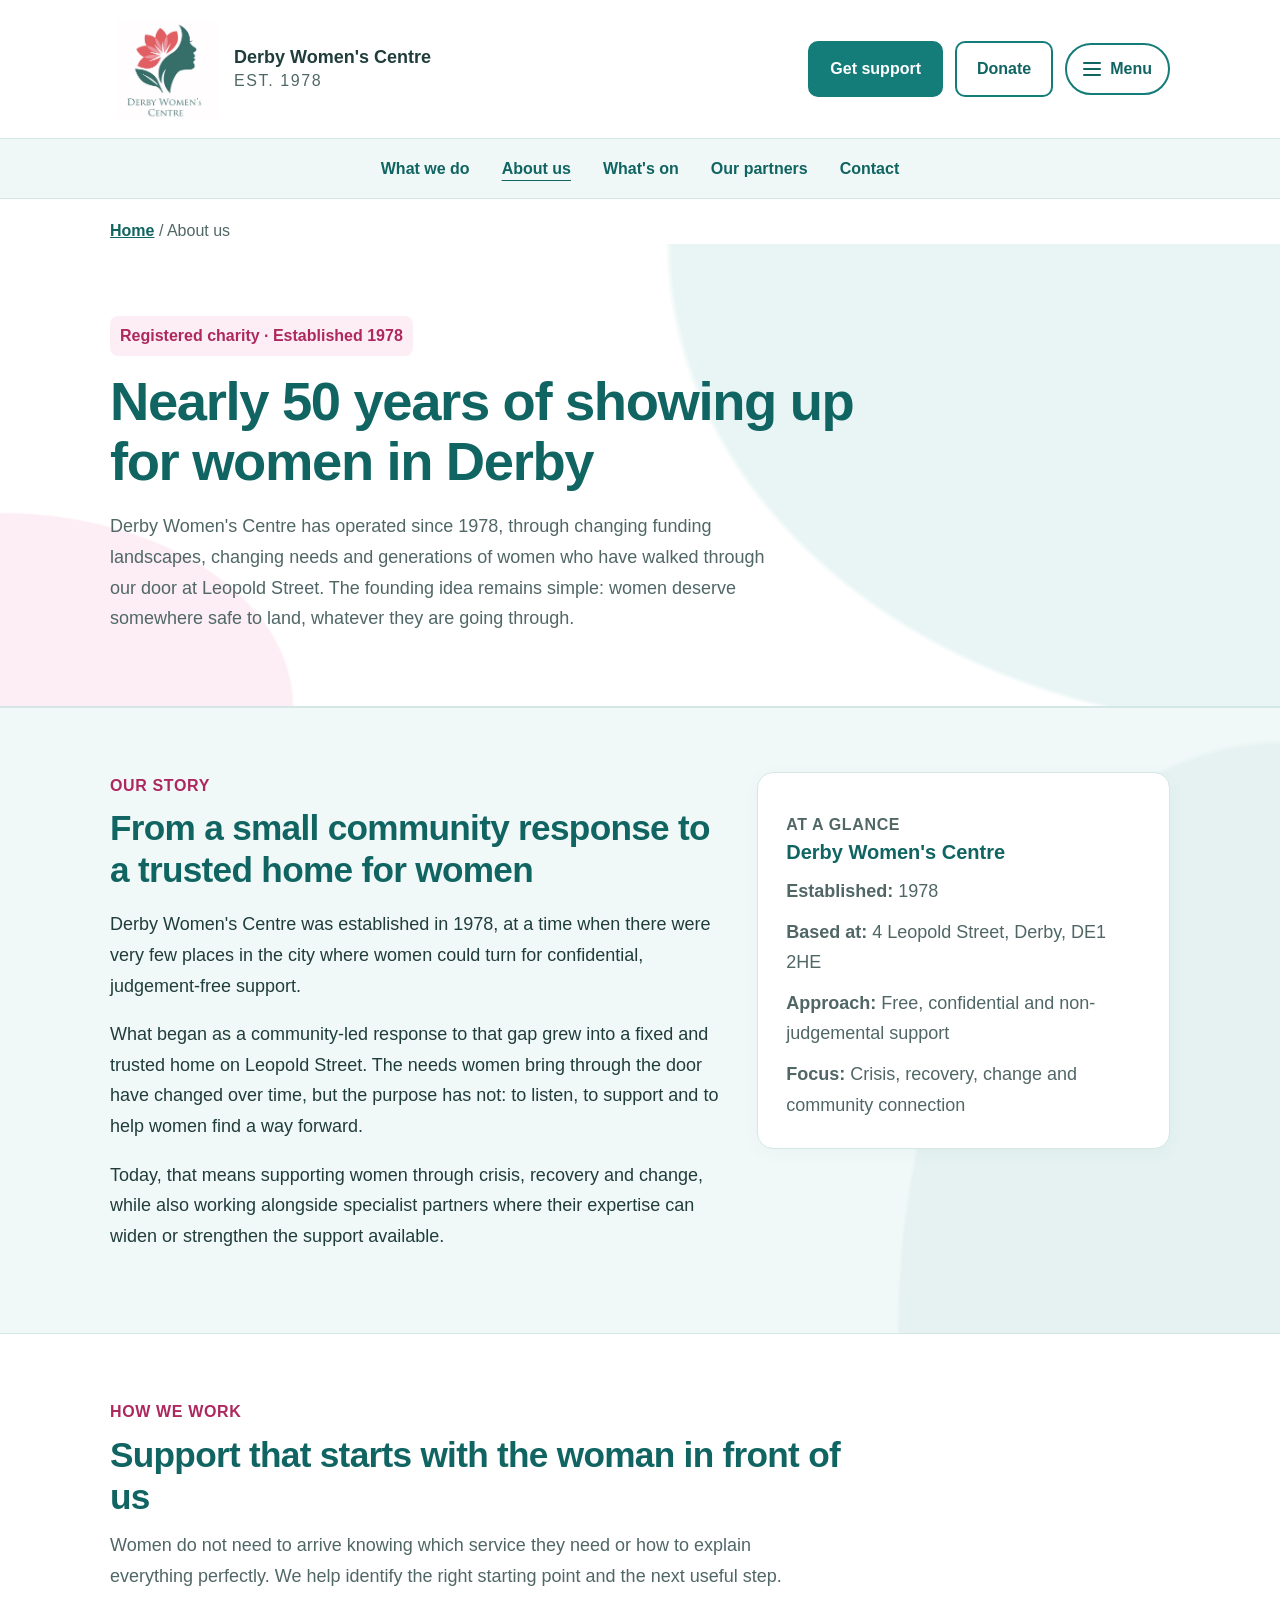
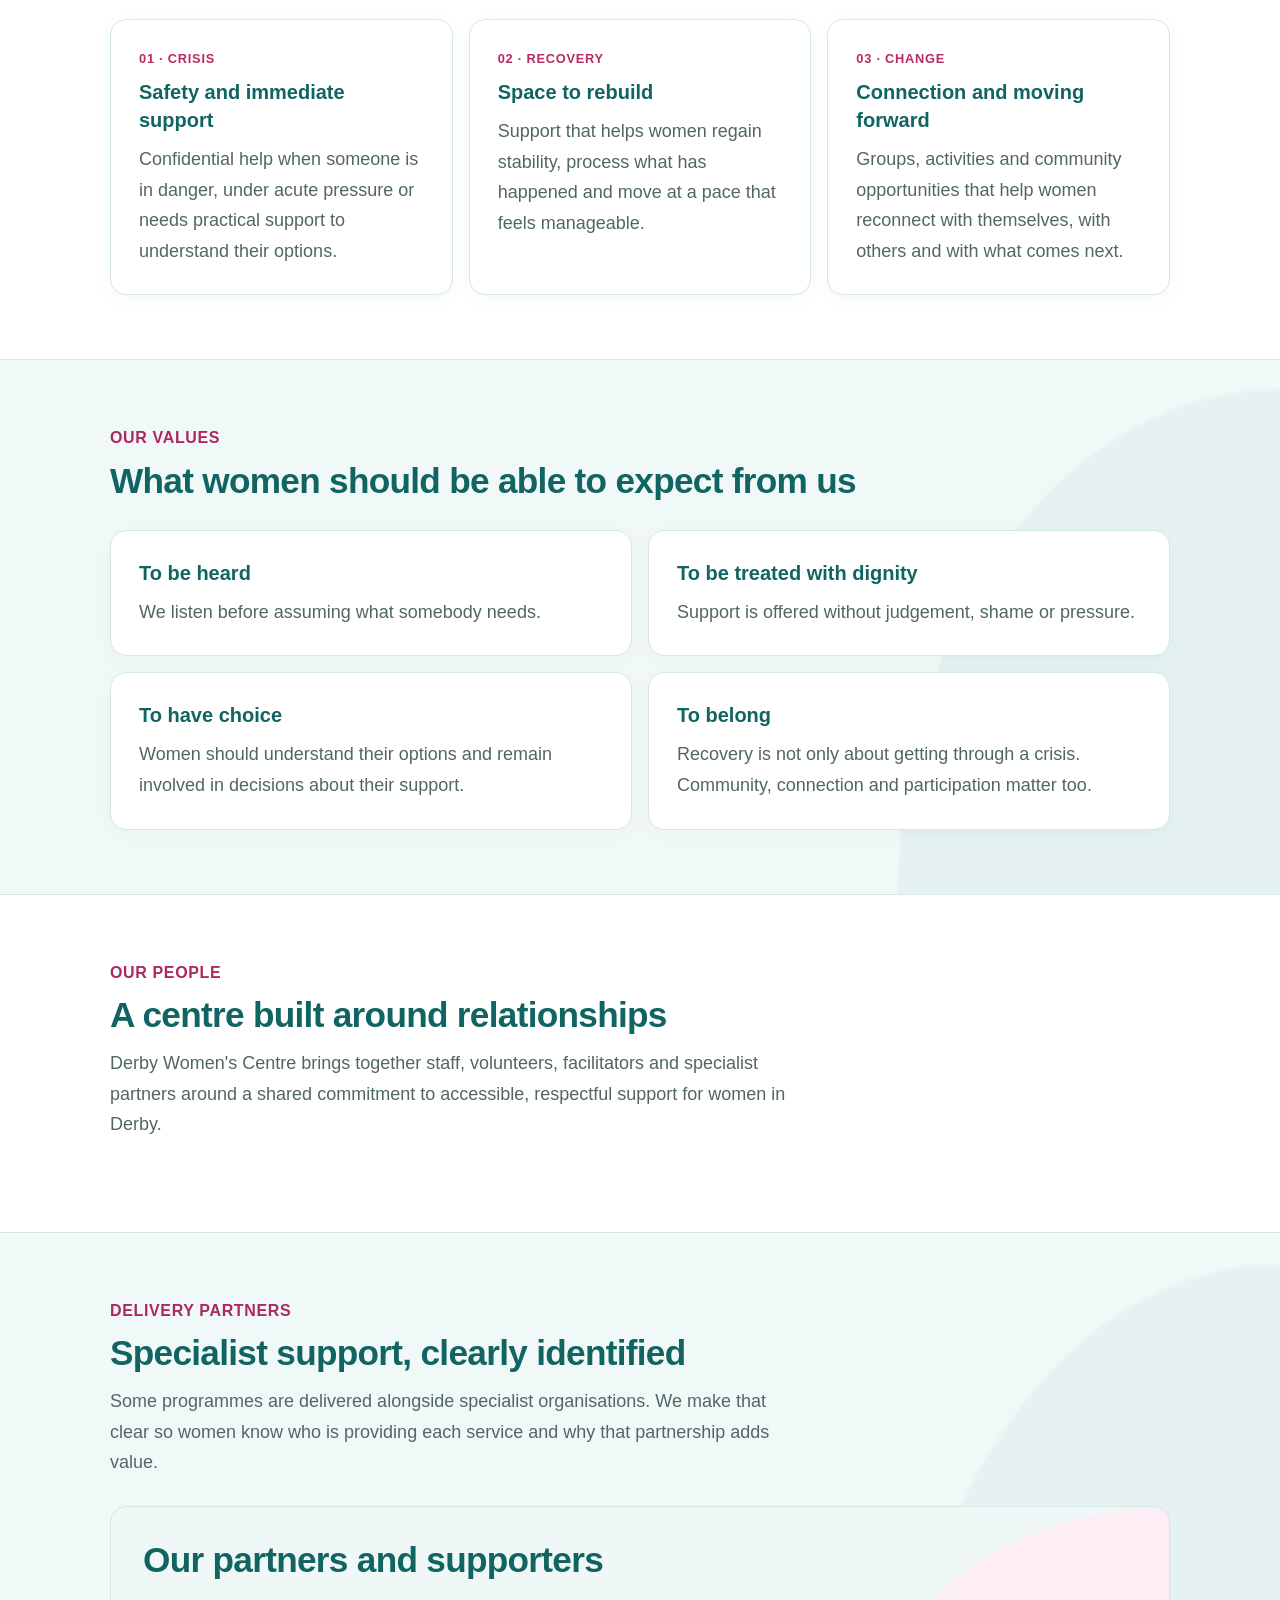
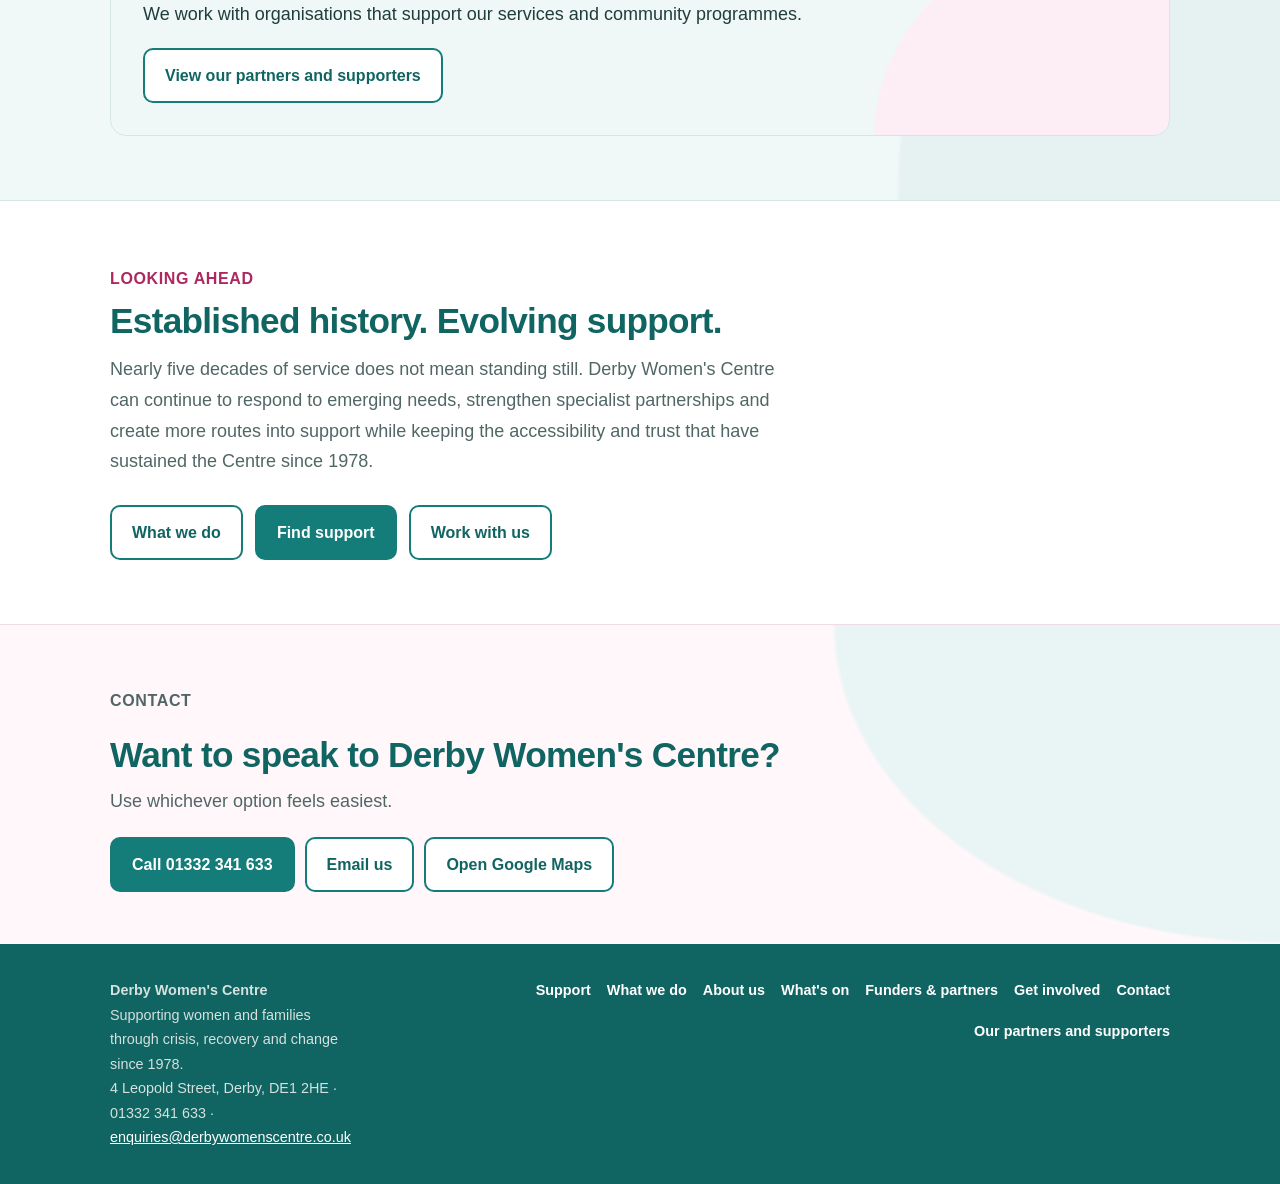
==== commit cd7e2d41: "Enlarge Centre logo and improve support navigation and visiting guidance" ====
--- a/about-us.html
+++ b/about-us.html
@@ -607,6 +607,7 @@
 <span class="brand-copy"><strong>Derby Women's Centre</strong><span>EST. 1978</span></span>
 </a>
 <div class="header-actions">
+<a class="button header-support" href="find-support.html">Get support</a>
 <div class="menu-wrap">
 <button aria-controls="siteMenu" aria-expanded="false" class="menu-button" id="menuButton" type="button">
 <span aria-hidden="true" class="menu-icon"><span></span></span> Menu
@@ -620,9 +621,10 @@
 <a href="contact.html">Contact us</a>
 <a href="our-partners.html">Our partners and supporters</a></nav>
 </div>
-<a class="button" href="https://www.gofundme.com/f/be-their-lifeline-dwc" rel="noopener" target="_blank">Donate</a>
-</div>
-</div>
+<a class="button secondary header-donate" href="https://www.gofundme.com/f/be-their-lifeline-dwc" rel="noopener" target="_blank">Donate</a>
+</div>
+</div>
+<nav class="desktop-nav" aria-label="Main navigation"><a href="what-we-do.html">What we do</a><a aria-current="page" href="about-us.html">About us</a><a href="whats-on.html">What's on</a><a href="our-partners.html">Our partners</a><a href="contact.html">Contact</a></nav>
 </header>
 <main id="main">
 <div class="container breadcrumb"><a href="index.html">Home</a> / About us</div>
--- a/centre-theme.css
+++ b/centre-theme.css
@@ -1,19 +1,155 @@
-/* A warmer, consistent presentation across the Centre website. */
-:root { --cream:#f5eadc; --soft:#e2eeea; --line:#c8d6d0; }
-body { background:#f9f2e8; font-size:1.125rem; }
-header { background:#f5eadc; }
-.hero { background:#f5eadc; }
-.section.soft { background:#e2eeea; }
-.card, .review-card, .partner-card { background:#fffaf3; }
-h1 { font-size:clamp(2rem,4.5vw,3rem); line-height:1.2; }
-h2 { font-size:clamp(1.5rem,3vw,2rem); line-height:1.3; }
-h3 { font-size:1.25rem; line-height:1.4; }
+/* Reference-led DWC theme: pale curved shapes, teal and pink accents. */
+:root {
+  --teal:#147c79; --teal-dark:#106461; --coral:#b72b64;
+  --cream:#eff8f7; --soft:#fceef4; --ink:#203d3c; --muted:#506765;
+  --line:#d5e7e5; --focus:#b72b64; --radius:16px;
+}
+body {
+  background:#ffffff; color:var(--ink); font-size:1.125rem;
+  font-family:Inter, "Segoe UI", Arial, sans-serif;
+}
+header { background:#ffffff; border-bottom:1px solid var(--line); }
+.header-inner { min-height:88px; }
+.start-strip { background:#eff8f7; }
+.start-choice { background:#ffffff; border-radius:12px; }
+.hero {
+  padding:72px 0; color:var(--ink); border-bottom:1px solid var(--line);
+  background-color:#ffffff;
+  background-image:
+    radial-gradient(ellipse 48% 105% at 100% 0%, #e8f5f4 99%, transparent 100%),
+    radial-gradient(ellipse 23% 42% at 0% 100%, #fceef4 99%, transparent 100%);
+}
+.hero h1 { max-width:820px; color:var(--teal-dark); }
+.hero .lead { color:var(--muted); }
+.hero .badge { background:#fceef4; color:#ad285f; border-radius:8px; }
+.hero .button { background:var(--teal-dark); border-color:var(--teal-dark); color:#ffffff; }
+.hero .button:hover { background:#0b514f; border-color:#0b514f; }
+.hero .button.secondary { background:#ffffff; color:var(--teal-dark); border-color:var(--teal-dark); }
+.hero .button.secondary:hover { background:#eff8f7; }
+.hero .quick-contact { background:#ffffff; border-color:var(--line); border-radius:12px; }
+.hero .quick-contact a { color:var(--teal-dark); }
+.hero .quick-contact p { color:var(--ink); }
+.section { background:#ffffff; padding:64px 0; }
+.section.soft {
+  background-color:#f1f9f8; border-color:var(--line);
+  background-image:radial-gradient(ellipse 30% 95% at 100% 100%, #e5f2f1 99%, transparent 100%);
+}
+.card, .review-card, .partner-card, .partner-tile {
+  background:#ffffff; border:1px solid var(--line); border-radius:16px;
+  box-shadow:0 4px 18px rgba(16,100,97,.04);
+}
+.card { padding:28px; }
+h1 { font-size:clamp(2.2rem,4.5vw,3.4rem); line-height:1.12; letter-spacing:-.025em; }
+h2 { color:var(--teal-dark); font-size:clamp(1.6rem,3vw,2.2rem); line-height:1.2; letter-spacing:-.02em; }
+h3 { color:var(--teal-dark); font-size:1.25rem; line-height:1.4; }
 p, li, .lead, .review-card blockquote { font-size:1.125rem; }
-.label, .badge, .button, .menu-button, .call-link, .brand-copy strong, .start-choice, .review-source, .footer-links, .breadcrumb, figcaption { font-size:1rem; }
+.label, .badge, .button, .menu-button, .call-link, .brand-copy strong,
+.start-choice, .review-source, .footer-links, .breadcrumb, figcaption { font-size:1rem; }
 .brand-copy span, .start-choice small, .step { font-size:1rem; }
-.partner-summary { padding:28px; background:#e2eeea; border-radius:18px; border:1px solid #c8d6d0; }
-.partner-grid { display:grid; grid-template-columns:repeat(3,minmax(0,1fr)); gap:24px; margin-top:32px; }
-.partner-tile { display:flex; align-items:center; justify-content:center; min-height:180px; padding:28px; background:#fffaf3; border:1px solid #c8d6d0; border-radius:18px; text-align:center; }
-.partner-tile h2 { font-size:1.25rem; line-height:1.4; overflow-wrap:anywhere; }
+.label { color:#ad285f; letter-spacing:.04em; }
+.button { border-radius:10px; }
+.button.secondary, .button.light { background:#ffffff; }
+.footer-cta {
+  background-color:#fff7fa;
+  background-image:radial-gradient(ellipse 35% 100% at 100% 0%, #e8f5f4 99%, transparent 100%);
+  border-top:1px solid #efdce5;
+}
+footer { background:#106461; }
+.review-card footer { background:transparent; }
+.partner-summary {
+  padding:32px; border-radius:16px; border:1px solid var(--line);
+  background-color:#eff8f7;
+  background-image:radial-gradient(ellipse 28% 100% at 100% 100%, #fceef4 99%, transparent 100%);
+}
+.partner-grid {
+  display:grid; grid-template-columns:repeat(3,minmax(0,1fr)); gap:24px; margin-top:32px;
+}
+.partner-tile {
+  display:flex; align-items:center; justify-content:center; min-height:180px;
+  padding:28px; text-align:center; border-top:3px solid #e28cac;
+}
+.partner-tile h2 { font-size:1.25rem; line-height:1.4; letter-spacing:0; overflow-wrap:anywhere; }
 @media(max-width:760px) { .partner-grid { grid-template-columns:repeat(2,minmax(0,1fr)); } }
-@media(max-width:520px) { .partner-grid { grid-template-columns:1fr; } h1 { font-size:2rem; } .partner-tile { min-height:150px; } }
+@media(max-width:520px) {
+  .hero { padding:48px 0; background-image:
+    radial-gradient(ellipse 65% 52% at 100% 0%, #e8f5f4 99%, transparent 100%),
+    radial-gradient(ellipse 35% 24% at 0% 100%, #fceef4 99%, transparent 100%); }
+  .section { padding:44px 0; }
+  .partner-grid { grid-template-columns:1fr; }
+  .partner-tile { min-height:150px; }
+  .card, .partner-summary { padding:24px; }
+}
+
+/* Community-led homepage: photographs and open sections. */
+.home-page .start-strip { border-bottom:1px solid var(--line); }
+.home-page .start-choice { background:transparent; border:0; border-radius:0; padding:8px 12px; }
+.home-page .start-choice small { display:none; }
+.home-page .home-hero { display:grid; grid-template-columns:1fr 1fr; gap:48px; align-items:center; }
+.home-page .hero h1 { font-size:clamp(2rem,4vw,3rem); }
+.home-page .home-hero-photo, .home-page .home-community-photo { margin:0; }
+.home-page .home-hero-photo img, .home-page .home-community-photo img { width:100%; height:auto; border-radius:20px; display:block; }
+.home-page .home-hero-photo figcaption { margin-top:12px; color:var(--muted); }
+.home-page .home-address { margin-top:22px; font-size:1rem; }
+.home-page .home-support { display:grid; grid-template-columns:1fr 1.35fr; gap:64px; align-items:start; }
+.home-page .home-support-list { display:grid; gap:24px; }
+.home-page .home-support-list article { border-bottom:1px solid var(--line); padding-bottom:24px; }
+.home-page .home-support-list article:last-child { border-bottom:0; padding-bottom:0; }
+.home-page .home-support-list p { margin:8px 0; }
+.home-page .home-support-list a { font-weight:700; font-size:1rem; }
+.home-page .home-community { display:grid; grid-template-columns:1.15fr 1fr; gap:48px; align-items:center; }
+.home-page .home-community .hero-actions { align-items:center; }
+.home-page .home-quotes { display:grid; grid-template-columns:1fr 1fr 1fr; gap:32px; }
+.home-page .home-quotes figure { margin:0; padding-top:22px; border-top:3px solid #e28cac; }
+.home-page .home-quotes blockquote { margin:0; font-size:1.125rem; line-height:1.7; }
+.home-page .home-quotes figcaption { margin-top:16px; color:var(--muted); }
+.home-page .home-contribute { display:grid; grid-template-columns:1fr 1fr; gap:64px; }
+.home-page .home-contribute .hero-actions { align-items:center; }
+.home-page .community-photo { border-radius:20px; height:auto; box-shadow:none; }
+.home-page .section { border-top:0; }
+.home-page .section.soft { background-image:none; }
+.home-page .footer-cta { padding:56px 0; }
+@media(max-width:850px) {
+ .home-page .home-hero, .home-page .home-support, .home-page .home-community { grid-template-columns:1fr; gap:32px; }
+ .home-page .home-hero-photo { max-width:650px; }
+ .home-page .home-quotes { grid-template-columns:1fr; gap:28px; }
+}
+@media(max-width:600px) {
+ .home-page .home-contribute { grid-template-columns:1fr; gap:36px; }
+ .home-page .hero { padding:36px 0 44px; }
+ .home-page .home-hero-photo img, .home-page .home-community-photo img { border-radius:14px; }
+ .home-page .start-choice { padding:8px 0; }
+}
+
+/* Larger Centre identity and clearer routes into support. */
+header .header-inner { min-height:138px; padding-top:14px; padding-bottom:14px; }
+header .brand img { width:110px; height:110px; }
+header .brand-copy strong { font-size:1.125rem; }
+header .header-actions { gap:12px; flex-wrap:wrap; justify-content:flex-end; }
+header .header-support { order:0; }
+header .header-donate { order:1; }
+header .menu-wrap { order:2; }
+.desktop-nav { display:flex; flex-wrap:wrap; justify-content:center; gap:12px 32px; padding:12px 16px; border-top:1px solid var(--line); background:var(--cream); }
+.desktop-nav a { font-size:1rem; font-weight:600; text-decoration:none; padding:4px 0; }
+.desktop-nav a:hover, .desktop-nav a[aria-current="page"] { text-decoration:underline; text-underline-offset:6px; }
+.contact-steps { display:grid; grid-template-columns:repeat(3,minmax(0,1fr)); gap:28px; }
+.contact-steps article { padding-top:18px; border-top:3px solid #e28cac; }
+.contact-steps p { margin:8px 0 0; }
+.visit-guidance { margin-top:24px; padding:24px; border:1px solid var(--line); border-radius:16px; background:var(--cream); }
+.visit-guidance p { margin:8px 0 0; }
+@media(max-width:900px) { .desktop-nav { display:none; } }
+@media(max-width:700px) {
+ header .header-inner { min-height:0; flex-wrap:wrap; gap:12px; padding-top:12px; padding-bottom:12px; }
+ header .brand img { width:85px; height:85px; }
+ header .brand-copy strong { font-size:1rem; }
+ header .brand-copy span { font-size:.875rem; }
+ header .header-actions { width:100%; justify-content:flex-start; gap:8px; }
+ header .header-actions .button, header .menu-button { padding:10px 12px; min-height:44px; font-size:1rem; }
+ header .header-support { flex:1; }
+ header .dropdown-menu { right:0; width:min(310px,calc(100vw - 24px)); }
+ .contact-steps { grid-template-columns:1fr; gap:22px; }
+}
+@media(min-width:701px) and (max-width:900px) {
+ header .brand-copy { max-width:155px; }
+ header .header-actions { gap:8px; }
+ header .header-actions .button, header .menu-button { padding:10px 12px; }
+}
